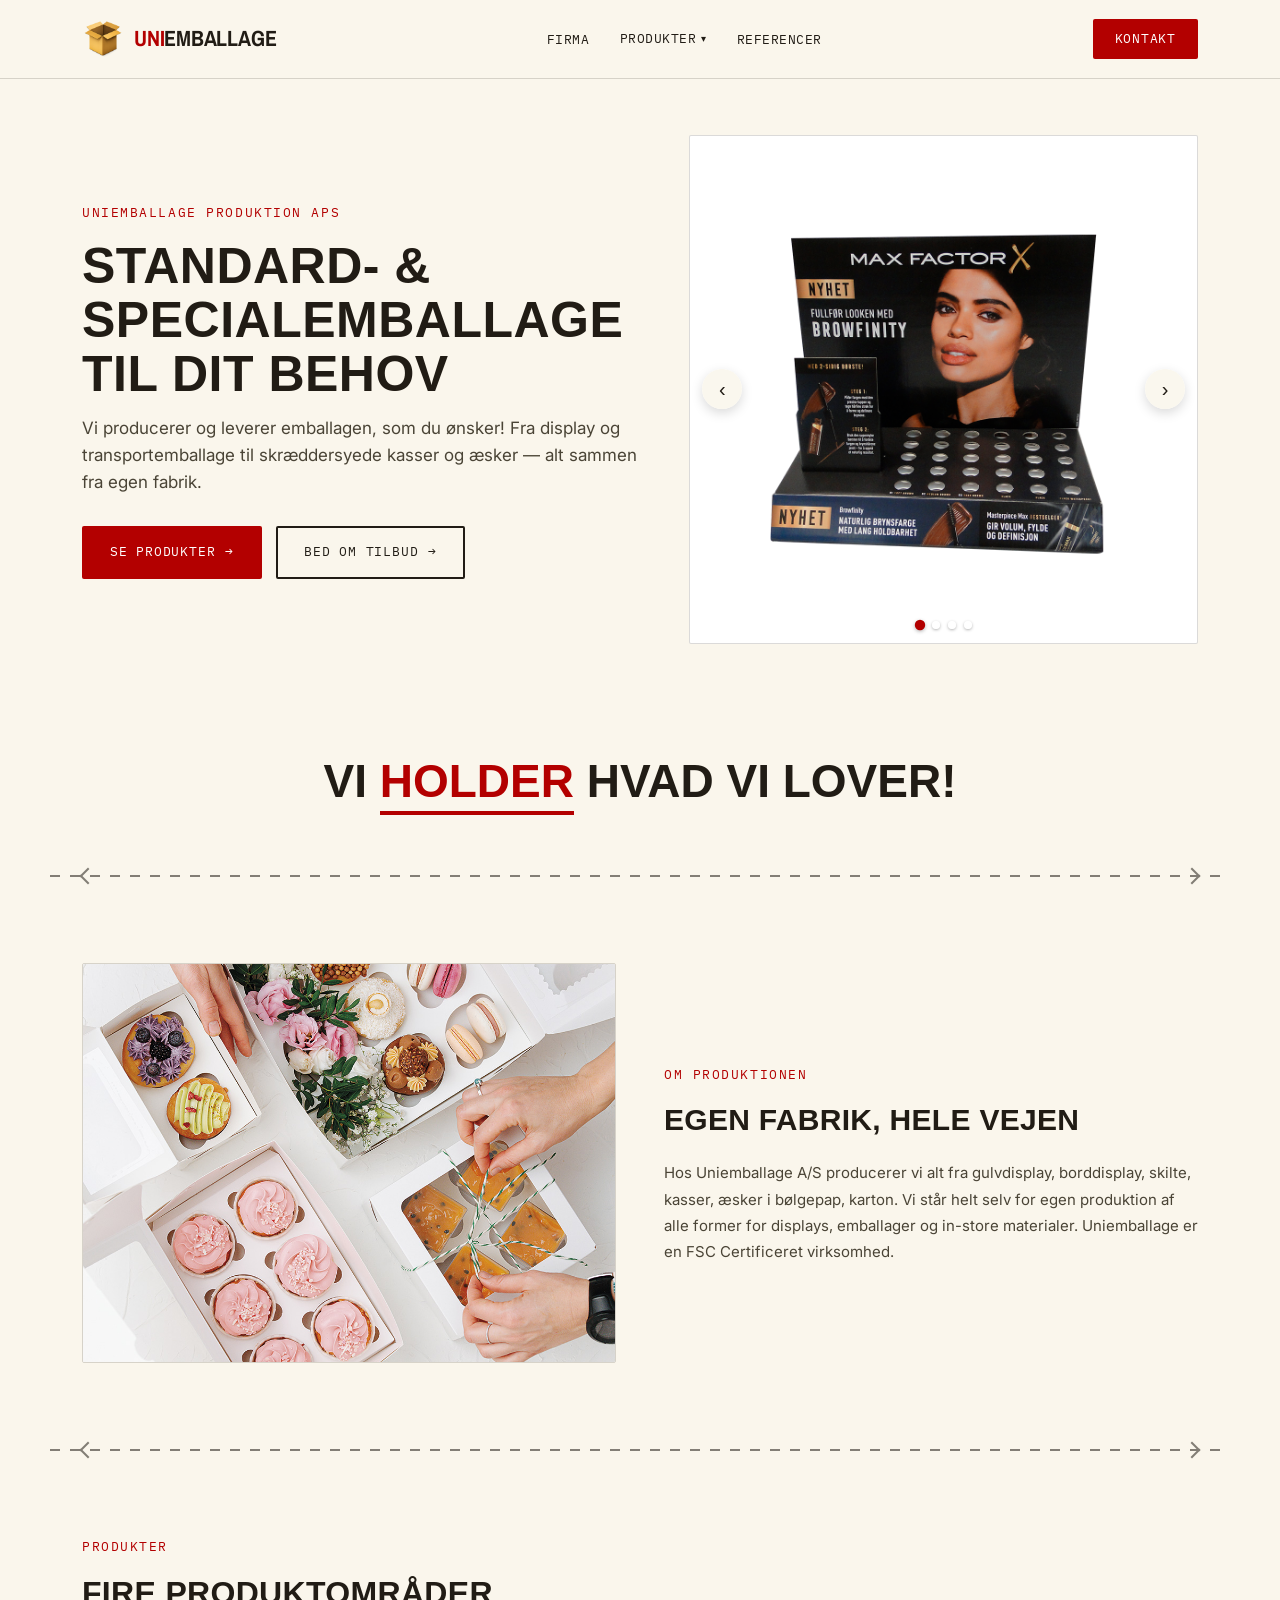
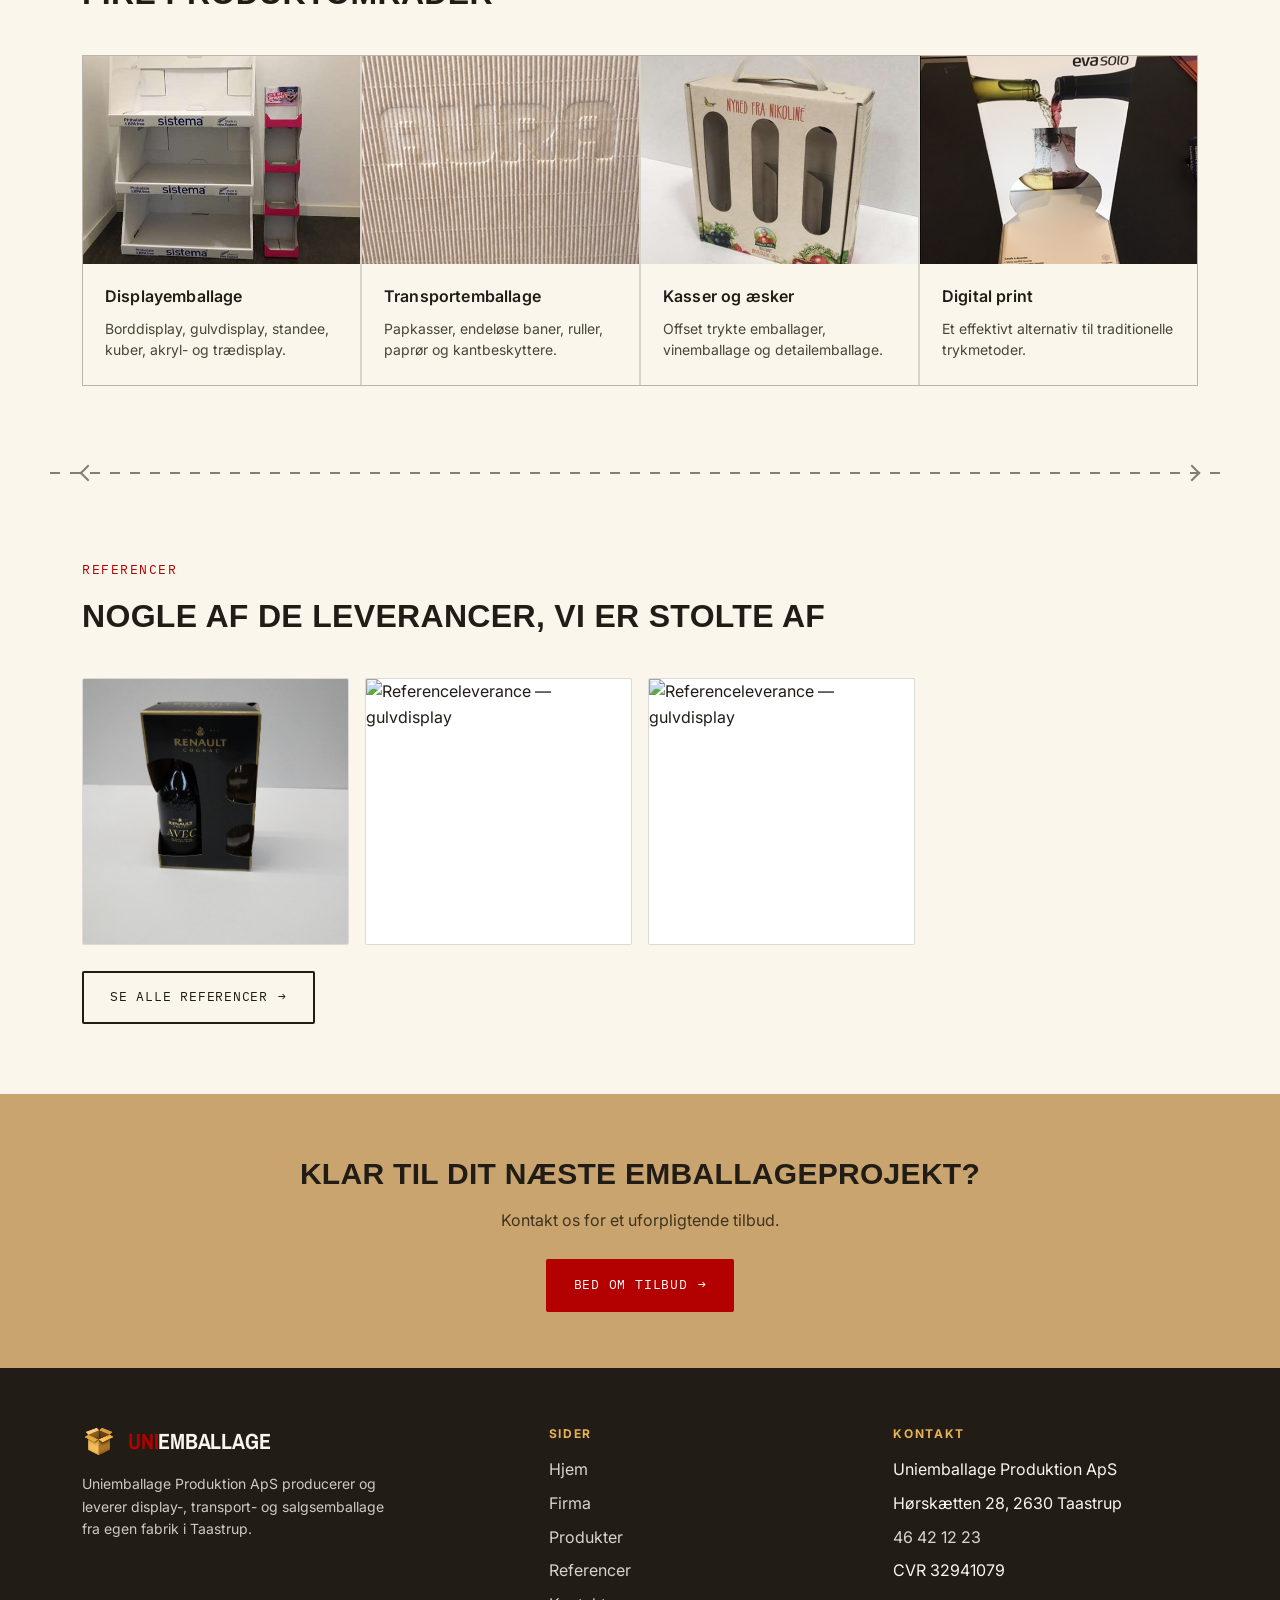
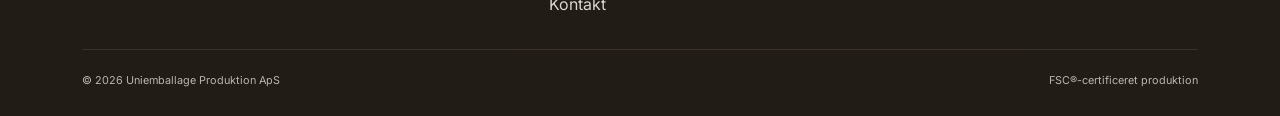
==== index.html @ def5084a "Add image lightbox, hero product carousel, and center hero image crops - Hero product photos were cr" ====
<!DOCTYPE html>
<html lang="da">
<head>
<meta charset="UTF-8">
<meta name="viewport" content="width=device-width, initial-scale=1.0">
<title>Uniemballage Produktion ApS — Emballage til ethvert behov</title>
<meta name="description" content="Uniemballage producerer display-, transport- og salgsemballage i papir, karton og plast fra egen fabrik i Taastrup.">
<link rel="icon" type="image/png" sizes="32x32" href="Bilder/favicon-32.png">
<link rel="icon" type="image/png" sizes="16x16" href="Bilder/favicon-16.png">
<link rel="apple-touch-icon" sizes="180x180" href="Bilder/favicon-180.png">
<link rel="preconnect" href="https://fonts.googleapis.com">
<link rel="preconnect" href="https://fonts.gstatic.com" crossorigin>
<link href="https://fonts.googleapis.com/css2?family=Archivo+Expanded:wght@600;700;800&family=Archivo+Narrow:wght@700&family=Inter:wght@400;500;600&family=IBM+Plex+Mono:wght@400;500&display=swap" rel="stylesheet">
<link rel="stylesheet" href="css/style.css">
</head>
<body data-page="index">

<div id="site-header"></div>

<section class="hero wrap">
  <div class="hero-grid">
    <div>
      <span class="eyebrow">Uniemballage Produktion ApS</span>
      <h1>Standard- &amp; specialemballage til dit behov</h1>
      <p class="lead">Vi producerer og leverer emballagen, som du ønsker! Fra display og transportemballage til skræddersyede kasser og æsker — alt sammen fra egen fabrik.</p>
      <div class="hero-cta">
        <a href="displayemballasje.html" class="btn btn-primary">Se produkter <span class="btn-arrow">&rarr;</span></a>
        <a href="kontakt.html" class="btn btn-secondary">Bed om tilbud <span class="btn-arrow">&rarr;</span></a>
      </div>
    </div>
    <div class="hero-carousel reveal" aria-roledescription="karrusel" aria-label="Produktbilleder">
      <div class="hero-carousel-slide is-active lightbox-trigger"><img src="Bilder/forside/hero-maxfactor.png" alt="Displayemballage leveret til Max Factor"></div>
      <div class="hero-carousel-slide lightbox-trigger"><img src="Bilder/forside/hero-rimmel.png" alt="Displayemballage leveret til Rimmel London"></div>
      <div class="hero-carousel-slide lightbox-trigger"><img src="Bilder/forside/hero-candy.png" alt="Displayemballage leveret til slikprodukter"></div>
      <div class="hero-carousel-slide lightbox-trigger"><img src="Bilder/forside/hero-nutella.png" alt="Julegaveemballage leveret til Hornbeer"></div>
      <button class="hero-carousel-arrow hero-carousel-prev" type="button" aria-label="Forrige billede">&#8249;</button>
      <button class="hero-carousel-arrow hero-carousel-next" type="button" aria-label="Næste billede">&#8250;</button>
      <div class="hero-carousel-dots">
        <button class="hero-carousel-dot is-active" type="button" aria-label="Billede 1"></button>
        <button class="hero-carousel-dot" type="button" aria-label="Billede 2"></button>
        <button class="hero-carousel-dot" type="button" aria-label="Billede 3"></button>
        <button class="hero-carousel-dot" type="button" aria-label="Billede 4"></button>
      </div>
    </div>
  </div>
</section>

<div class="statement-band">
  <div class="wrap reveal">
    <p class="statement-text">
      <span class="word">Vi</span>
      <span class="word statement-highlight">holder<span class="word-underline"></span></span>
      <span class="word">hvad</span>
      <span class="word">vi</span>
      <span class="word">lover!</span>
    </p>
  </div>
</div>

<div class="dieline wrap"></div>

<section class="section wrap">
  <div class="about-production reveal">
    <img src="Bilder/forside/produksjon.jpg" alt="Emballageproduktion hos Uniemballage">
    <div>
      <span class="eyebrow">Om produktionen</span>
      <h2 style="font-size:clamp(22px,3vw,30px);margin-top:10px">Egen fabrik, hele vejen</h2>
      <p>Hos Uniemballage A/S producerer vi alt fra gulvdisplay, borddisplay, skilte, kasser, æsker i bølgepap, karton. Vi står helt selv for egen produktion af alle former for displays, emballager og in-store materialer. Uniemballage er en FSC Certificeret virksomhed.</p>
    </div>
  </div>
</section>

<div class="dieline wrap"></div>

<section class="section wrap">
  <div class="section-head reveal">
    <span class="eyebrow">Produkter</span>
    <h2>Fire produktområder</h2>
  </div>
  <div class="cards reveal">
    <a class="card card--photo" href="displayemballasje.html">
      <img class="card-photo" src="Bilder/produkter/gulvdisplay-1.jpg" alt="Displayemballage">
      <div class="card-body"><h3>Displayemballage <span class="card-arrow">&rarr;</span></h3><p>Borddisplay, gulvdisplay, standee, kuber, akryl- og trædisplay.</p></div>
    </a>
    <a class="card card--photo" href="transportemballasje.html">
      <img class="card-photo" src="Bilder/produkter/aaben-boelgepap-1.png" alt="Transportemballage">
      <div class="card-body"><h3>Transportemballage <span class="card-arrow">&rarr;</span></h3><p>Papkasser, endeløse baner, ruller, paprør og kantbeskyttere.</p></div>
    </a>
    <a class="card card--photo" href="kasser-og-aesker.html">
      <img class="card-photo" src="Bilder/produkter/vinemballage-1.jpg" alt="Kasser og æsker">
      <div class="card-body"><h3>Kasser og æsker <span class="card-arrow">&rarr;</span></h3><p>Offset trykte emballager, vinemballage og detailemballage.</p></div>
    </a>
    <a class="card card--photo" href="digital-print.html">
      <img class="card-photo" src="Bilder/digitalprint/digitalprint-1.png" alt="Digital print">
      <div class="card-body"><h3>Digital print <span class="card-arrow">&rarr;</span></h3><p>Et effektivt alternativ til traditionelle trykmetoder.</p></div>
    </a>
  </div>
</section>

<div class="dieline wrap"></div>

<section class="section wrap">
  <div class="section-head reveal">
    <span class="eyebrow">Referencer</span>
    <h2>Nogle af de leverancer, vi er stolte af</h2>
  </div>
  <div class="referencer-grid reveal">
    <img src="Bilder/referencer/referanse-10.jpg" alt="Referenceleverance — gavepakning">
    <img src="Bilder/referencer/referanse-14.jpg" alt="Referenceleverance — gulvdisplay">
    <img src="Bilder/referencer/referanse-18.jpg" alt="Referenceleverance — gulvdisplay">
  </div>
  <p style="margin-top:26px"><a href="referencer.html" class="btn btn-secondary">Se alle referencer <span class="btn-arrow">&rarr;</span></a></p>
</section>

<div class="cta-band">
  <div class="wrap">
    <h2>Klar til dit næste emballageprojekt?</h2>
    <p>Kontakt os for et uforpligtende tilbud.</p>
    <div class="btn-row"><a href="kontakt.html" class="btn btn-primary">Bed om tilbud <span class="btn-arrow">&rarr;</span></a></div>
  </div>
</div>

<div id="site-footer"></div>
<div id="lightbox-root"></div>
<script src="js/main.js"></script>
</body>
</html>
---- css/style.css ----
:root {
  --kraft: #C9A46E;
  --kraft-dark: #A9824F;
  --paper: #FAF6EC;
  --ink: #211C15;
  --red: #B30000;
  --red-dark: #8A0000;
  --gold: #E8B252;
  --gold-dark: #9E6E0C;
  --line: rgba(33, 28, 21, 0.16);
}
*, *::before, *::after { margin: 0; padding: 0; box-sizing: border-box; }
html { scroll-behavior: smooth; overflow-x: clip; }
body {
  background: var(--paper);
  color: var(--ink);
  font-family: 'Inter', sans-serif;
  line-height: 1.6;
  -webkit-font-smoothing: antialiased;
}
a { text-decoration: none; color: inherit; }
img { max-width: 100%; display: block; }
h1, h2, h3 { font-family: 'Archivo Expanded', sans-serif; text-transform: uppercase; letter-spacing: 0.01em; }
.mono { font-family: 'IBM Plex Mono', monospace; }

/* ===== Layout ===== */
.wrap { max-width: 1180px; margin: 0 auto; padding: 0 32px; }
@media (max-width: 640px) { .wrap { padding: 0 20px; } }
.section { padding-top: 70px; padding-bottom: 70px; }
.section-head { margin-bottom: 36px; }
.section-head .eyebrow { display: block; margin-bottom: 10px; }
.section-head h2 { font-size: clamp(22px, 3vw, 32px); }
.eyebrow {
  font-family: 'IBM Plex Mono', monospace; font-size: 13px; letter-spacing: 0.12em;
  text-transform: uppercase; color: var(--red);
}
.lead { font-size: 17px; line-height: 1.6; max-width: 56ch; color: #4a4436; margin-top: 14px; }

/* ===== Die-line divider ===== */
.dieline {
  position: relative; height: 34px;
  background-image: repeating-linear-gradient(to right, var(--ink) 0 10px, transparent 10px 20px);
  background-size: 100% 2px; background-position: center; background-repeat: no-repeat;
  opacity: 0.55;
}
.dieline::before, .dieline::after {
  content: ""; position: absolute; top: 50%; width: 12px; height: 12px;
  border-left: 2px solid var(--ink); border-bottom: 2px solid var(--ink);
  transform: translateY(-50%) rotate(45deg);
}
.dieline::before { left: 32px; }
.dieline::after { right: 32px; transform: translateY(-50%) rotate(225deg); }

/* ===== Buttons ===== */
.btn {
  font-family: 'IBM Plex Mono', monospace; font-size: 13px; letter-spacing: 0.06em; text-transform: uppercase;
  padding: 14px 26px; border-radius: 2px; display: inline-flex; align-items: center; gap: 10px;
  cursor: pointer; border: 2px solid transparent; transition: transform .15s ease, background .15s ease, color .15s ease;
}
.btn:hover { transform: translateY(-2px); }
.btn-primary { background: var(--red); color: #fff; }
.btn-primary:hover { background: var(--red-dark); }
.btn-secondary { background: transparent; color: var(--ink); border-color: var(--ink); }
.btn-secondary:hover { background: var(--ink); color: var(--paper); }
.btn-arrow { transition: transform .15s ease; }
.btn:hover .btn-arrow { transform: translateX(3px); }

/* ===== Wordmark (logo/header use only) ===== */
.wordmark { font-family: 'Archivo Narrow', sans-serif; font-weight: 700; font-size: 22px; letter-spacing: -0.01em; text-transform: uppercase; color: var(--ink); }
.wordmark .uni { color: var(--red); }

/* ===== Nav ===== */
.nav { position: sticky; top: 0; z-index: 50; background: rgba(250, 246, 236, .94); backdrop-filter: blur(14px); border-bottom: 1px solid var(--line); }
.nav .wrap { display: flex; align-items: center; justify-content: space-between; height: 78px; gap: 20px; position: relative; }
.nav-logo { display: flex; align-items: center; gap: 10px; }
.nav-logo img { height: 42px; }
.nav-links { list-style: none; display: flex; gap: 6px; align-items: center; }
.nav-links > li > a {
  font-family: 'IBM Plex Mono', monospace; font-size: 13px; letter-spacing: 0.04em; text-transform: uppercase;
  color: var(--ink); padding: 10px 12px; border-radius: 2px; transition: color .15s ease;
}
.nav-links > li > a:hover, .nav-links > li > a.active { color: var(--red); }
.nav-cta { background: var(--red); color: #fff !important; padding: 10px 22px; border-radius: 2px; font-family: 'IBM Plex Mono', monospace; font-size: 13px; letter-spacing: .06em; text-transform: uppercase; transition: background .15s ease; }
.nav-cta:hover, .nav-cta.active { background: var(--red-dark); }
.nav-hamburger { display: none; flex-direction: column; gap: 5px; background: none; border: none; cursor: pointer; padding: 8px; }
.nav-hamburger span { width: 22px; height: 2px; background: var(--ink); display: block; }

.nav-dropdown { position: relative; }
.nav-dropdown-toggle {
  font: inherit; font-family: 'IBM Plex Mono', monospace; font-size: 13px; letter-spacing: 0.04em; text-transform: uppercase;
  background: none; border: none; cursor: pointer; color: var(--ink); padding: 10px 12px; border-radius: 2px;
  display: flex; align-items: center; gap: 5px;
}
.nav-dropdown-toggle.active { color: var(--red); }
.nav-caret { font-size: 10px; transition: transform .2s ease; }
.nav-dropdown.open .nav-caret { transform: rotate(180deg); }
.nav-dropdown-menu {
  list-style: none; position: absolute; top: 100%; left: 0; margin-top: 8px;
  background: #fff; border: 1px solid var(--line); border-radius: 2px; min-width: 230px; padding: 8px;
  box-shadow: 0 14px 26px -10px rgba(33, 28, 21, .22);
  opacity: 0; visibility: hidden; transform: translateY(-6px);
  transition: opacity .2s ease, transform .2s ease, visibility .2s; z-index: 60;
}
.nav-dropdown.open .nav-dropdown-menu { opacity: 1; visibility: visible; transform: translateY(0); }
.nav-dropdown-menu a { display: block; padding: 10px 12px; font-family: 'Inter', sans-serif; font-size: 14px; text-transform: none; letter-spacing: 0; border-radius: 2px; }
.nav-dropdown-menu a:hover { background: var(--paper); }
@media (hover: hover) {
  .nav-dropdown:hover .nav-dropdown-menu { opacity: 1; visibility: visible; transform: translateY(0); }
  .nav-dropdown:hover .nav-caret { transform: rotate(180deg); }
}
@media (max-width: 900px) {
  .nav-links {
    position: absolute; top: 100%; left: 0; right: 0; background: var(--paper);
    flex-direction: column; align-items: stretch; gap: 2px; padding: 16px 20px 22px;
    border-bottom: 1px solid var(--line); display: none; max-height: calc(100vh - 78px); overflow-y: auto;
  }
  .nav-links.open { display: flex; }
  .nav-hamburger { display: flex; }
  .nav-dropdown-toggle { width: 100%; justify-content: space-between; }
  .nav-dropdown-menu {
    position: static; margin-top: 0; box-shadow: none; border: none; padding: 0;
    opacity: 1; visibility: visible; transform: none;
    max-height: 0; overflow: hidden; transition: max-height .25s ease;
  }
  .nav-dropdown.open .nav-dropdown-menu { max-height: 400px; padding: 4px 0 10px 12px; }
}

/* ===== Reveal-animasjon ===== */
.reveal { opacity: 0; transform: translateY(32px); transition: opacity .7s cubic-bezier(.2,.7,.2,1), transform .7s cubic-bezier(.2,.7,.2,1); }
.reveal.visible { opacity: 1; transform: none; }

/* ===== Hero (forside) ===== */
.hero { padding-top: 56px; padding-bottom: 60px; }
.hero-grid { display: grid; grid-template-columns: 1.1fr 1fr; gap: 48px; align-items: center; }
.hero h1 { font-size: clamp(30px, 4.4vw, 50px); font-weight: 800; line-height: 1.08; max-width: 15ch; margin-top: 14px; }
.hero-cta { display: flex; gap: 14px; flex-wrap: wrap; margin-top: 30px; }
.hero-carousel { position: relative; aspect-ratio: 1/1; border-radius: 2px; overflow: hidden; border: 1px solid var(--line); background: #fff; }
.hero-carousel-slide { position: absolute; inset: 0; opacity: 0; z-index: 0; transition: opacity .6s ease; cursor: zoom-in; }
.hero-carousel-slide.is-active { opacity: 1; z-index: 1; }
.hero-carousel-slide img { display: block; width: 100%; height: 100%; object-fit: cover; object-position: 30% 50%; }
.hero-carousel-arrow {
  position: absolute; top: 50%; transform: translateY(-50%); z-index: 2;
  width: 40px; height: 40px; border-radius: 50%; border: none; background: rgba(250, 246, 236, .85);
  color: var(--ink); font-size: 20px; line-height: 1; cursor: pointer;
  display: flex; align-items: center; justify-content: center;
  box-shadow: 0 4px 12px rgba(0, 0, 0, .15);
  transition: background .2s ease, color .2s ease;
}
.hero-carousel-arrow:hover { background: var(--red); color: #fff; }
.hero-carousel-prev { left: 12px; }
.hero-carousel-next { right: 12px; }
.hero-carousel-dots { position: absolute; bottom: 14px; left: 50%; transform: translateX(-50%); z-index: 2; display: flex; gap: 8px; }
.hero-carousel-dot {
  width: 8px; height: 8px; padding: 0; border-radius: 50%; border: none;
  background: rgba(255, 255, 255, .65); box-shadow: 0 1px 3px rgba(0, 0, 0, .3); cursor: pointer;
  transition: background .2s ease, transform .2s ease;
}
.hero-carousel-dot.is-active { background: var(--red); transform: scale(1.3); }
@media (prefers-reduced-motion: reduce) { .hero-carousel-slide { transition: none; } }
@media (max-width: 900px) { .hero-grid { grid-template-columns: 1fr; } .hero-carousel { max-width: 480px; } }

/* ===== About / production block ===== */
.about-production { display: grid; grid-template-columns: 1fr 1fr; gap: 48px; align-items: center; }
.about-production img { width: 100%; aspect-ratio: 4/3; object-fit: cover; border-radius: 2px; border: 1px solid var(--line); }
.about-production p { font-size: 15px; line-height: 1.75; color: #4a4436; margin-top: 16px; }
.about-production.reverse { direction: rtl; }
.about-production.reverse > * { direction: ltr; }
@media (max-width: 820px) { .about-production, .about-production.reverse { grid-template-columns: 1fr; direction: ltr; } }

/* ===== Cards (product modules) ===== */
.cards { display: grid; grid-template-columns: repeat(auto-fit, minmax(240px, 1fr)); gap: 2px; background: var(--line); border: 1px solid var(--line); }
.card { position: relative; display: block; overflow: hidden; background: var(--paper); color: inherit; cursor: pointer; transition: background .25s ease, transform .25s ease, box-shadow .25s ease; }
.card::before { content: ""; position: absolute; left: 0; top: 0; width: 100%; height: 3px; background: var(--red); transform: scaleX(0); transform-origin: left; transition: transform .3s ease; }
.card:hover, .card:focus-visible { background: #fff; transform: translateY(-4px); box-shadow: 0 14px 26px -10px rgba(33, 28, 21, .22); }
.card:hover::before, .card:focus-visible::before { transform: scaleX(1); }
.card .icon { width: 40px; height: 40px; border-radius: 50%; background: var(--gold); margin: 24px 24px 16px; display: flex; align-items: center; justify-content: center; font-family: 'IBM Plex Mono', monospace; font-weight: 600; color: var(--ink); transition: background .25s ease, color .25s ease, transform .25s ease; }
.card:hover .icon, .card:focus-visible .icon { background: var(--red); color: #fff; transform: scale(1.08) rotate(-6deg); }
.card h3 { font-size: 16px; text-transform: none; font-family: 'Inter', sans-serif; font-weight: 600; margin-bottom: 8px; display: flex; align-items: center; gap: 6px; }
.card .card-arrow { font-family: 'IBM Plex Mono', monospace; color: var(--red); opacity: 0; transform: translateX(-6px); transition: opacity .25s ease, transform .25s ease; }
.card:hover .card-arrow, .card:focus-visible .card-arrow { opacity: 1; transform: translateX(0); }
.card p { font-size: 14px; line-height: 1.55; color: #4a4436; }
.card .card-pad { padding: 0 24px 24px; }
.card--photo { padding: 0; }
.card--photo .icon { display: none; }
.card--photo .card-photo { width: 100%; aspect-ratio: 4/3; object-fit: cover; display: block; }
.card--photo .card-body { padding: 20px 22px 24px; }
@media (prefers-reduced-motion: reduce) { .card, .card::before, .card .icon, .card .card-arrow { transition: none; } .card:hover, .card:focus-visible { transform: none; } }

/* ===== Product detail sections (collection pages) ===== */
.product-detail { padding: 56px 0; scroll-margin-top: 96px; }
.product-detail-grid { display: grid; grid-template-columns: 1fr 1fr; gap: 40px; align-items: center; }
.product-detail-grid.reverse .product-detail-media { order: 2; }
.product-detail-media { display: grid; grid-template-columns: repeat(auto-fit, minmax(140px, 1fr)); gap: 10px; }
.product-detail-media img { width: 100%; aspect-ratio: 4/3; object-fit: cover; border-radius: 2px; border: 1px solid var(--line); background: #fff; }
.product-detail-text h3 { font-size: 22px; margin-bottom: 14px; }
.product-detail-text p { font-size: 15px; line-height: 1.7; color: #4a4436; margin-bottom: 18px; }
@media (max-width: 820px) { .product-detail-grid, .product-detail-grid.reverse { grid-template-columns: 1fr; } .product-detail-grid.reverse .product-detail-media { order: 0; } }

/* ===== Referencer grid ===== */
.referencer-grid { display: grid; grid-template-columns: repeat(auto-fill, minmax(220px, 1fr)); gap: 16px; }
.referencer-grid img { width: 100%; aspect-ratio: 1/1; object-fit: cover; border-radius: 2px; border: 1px solid var(--line); background: #fff; transition: transform .3s ease; }
@media (hover: hover) { .referencer-grid img:hover { transform: scale(1.03); } }

/* ===== Lightbox ===== */
.lightbox-trigger { cursor: zoom-in; }
.lightbox {
  position: fixed; inset: 0; z-index: 200; display: none;
  align-items: center; justify-content: center; padding: 40px;
  background: rgba(33, 28, 21, .3);
}
.lightbox.open { display: flex; }
.lightbox img { max-width: 100%; max-height: 100%; border-radius: 2px; box-shadow: 0 20px 60px rgba(0, 0, 0, .4); }
.lightbox-close {
  position: absolute; top: 20px; right: 24px; width: 44px; height: 44px;
  border-radius: 50%; border: none; background: var(--ink); color: var(--paper);
  font-size: 22px; line-height: 1; cursor: pointer; display: flex; align-items: center; justify-content: center;
  box-shadow: 0 4px 16px rgba(0, 0, 0, .28);
  transition: background .2s ease, transform .2s ease;
}
.lightbox-close:hover { background: var(--red); transform: scale(1.06); }

/* ===== Statement band (forside, under hero) ===== */
.statement-band { padding: 50px 0; text-align: center; }
.statement-band p { font-family: 'Archivo Expanded', sans-serif; font-weight: 800; text-transform: uppercase; font-size: clamp(26px, 4.2vw, 46px); line-height: 1.2; color: var(--ink); }
.statement-band .statement-highlight { position: relative; color: var(--red); }

/* word-by-word stagger + underline-draw on "holder", triggered by the shared .reveal/.visible mechanism */
.statement-band .reveal { opacity: 1; transform: none; transition: none; }
.statement-text .word { display: inline-block; opacity: 0; transform: translateY(14px); transition: opacity .5s ease, transform .5s ease; }
.statement-text .word:nth-child(1) { transition-delay: .05s; }
.statement-text .word:nth-child(2) { transition-delay: .15s; }
.statement-text .word:nth-child(3) { transition-delay: .28s; }
.statement-text .word:nth-child(4) { transition-delay: .38s; }
.statement-text .word:nth-child(5) { transition-delay: .48s; }
.statement-band .reveal.visible .word { opacity: 1; transform: none; }
.statement-highlight .word-underline {
  position: absolute; left: 0; right: 0; bottom: -6px; height: 4px;
  background: var(--red); transform: scaleX(0); transform-origin: left;
  transition: transform .5s ease; transition-delay: .65s;
}
.statement-band .reveal.visible .statement-highlight .word-underline { transform: scaleX(1); }
@media (prefers-reduced-motion: reduce) {
  .statement-text .word { opacity: 1; transform: none; transition: none; }
  .statement-highlight .word-underline { transition: none; }
}

/* ===== CTA band (before footer) ===== */
.cta-band { background: var(--kraft); padding: 56px 0; text-align: center; }
.cta-band h2 { font-size: clamp(22px, 3vw, 30px); color: var(--ink); }
.cta-band p { margin-top: 10px; color: #40331d; }
.cta-band .btn-row { margin-top: 26px; display: flex; justify-content: center; }

/* ===== Footer ===== */
.footer { background: var(--ink); color: var(--paper); padding: 56px 0 26px; }
.footer-grid { display: grid; grid-template-columns: 1.4fr 1fr 1fr; gap: 40px; margin-bottom: 32px; }
.footer-brand { display: flex; align-items: center; gap: 12px; margin-bottom: 14px; }
.footer-brand img { height: 34px; }
.footer-brand .wordmark { color: var(--paper); }
.footer-brand .wordmark .uni { color: var(--red); }
.footer-col h4 { font-size: 12px; letter-spacing: .14em; text-transform: uppercase; color: var(--gold); margin-bottom: 14px; }
.footer-col ul { list-style: none; display: flex; flex-direction: column; gap: 8px; }
.footer a { color: var(--paper); opacity: .85; }
.footer a:hover { opacity: 1; text-decoration: underline; }
.footer p { font-size: 14px; opacity: .8; max-width: 320px; }
.footer-bottom { display: flex; justify-content: space-between; flex-wrap: wrap; gap: 10px; padding-top: 22px; border-top: 1px solid rgba(250, 246, 236, .15); font-size: 13px; opacity: .7; }
@media (max-width: 760px) { .footer-grid { grid-template-columns: 1fr; } }

/* ===== Kontaktskjema ===== */
.kontakt-grid { display: grid; grid-template-columns: 1fr 360px; gap: 48px; align-items: start; }
.form-card { background: #fff; border: 1px solid var(--line); border-radius: 4px; padding: 36px; }
.form-card h2 { font-size: 22px; margin-bottom: 22px; text-transform: none; font-family: 'Archivo Expanded', sans-serif; font-weight: 700; }
.form-group { margin-bottom: 18px; }
.form-group label { display: block; font-size: 13px; font-weight: 600; color: #4a4436; margin-bottom: 8px; }
.form-group input, .form-group textarea {
  width: 100%; padding: 13px 16px; border: 1px solid var(--line); border-radius: 2px;
  font-family: 'Inter', sans-serif; font-size: 15px; color: var(--ink); background: var(--paper);
  outline: none; transition: border-color .2s ease, box-shadow .2s ease;
}
.form-group input:focus, .form-group textarea:focus { border-color: var(--red); box-shadow: 0 0 0 3px rgba(179, 0, 0, .14); }
.form-group textarea { resize: vertical; min-height: 130px; }
.form-row { display: grid; grid-template-columns: 1fr 1fr; gap: 16px; }
.form-submit { width: 100%; margin-top: 6px; justify-content: center; }
.form-submit:disabled { opacity: .6; cursor: not-allowed; }
.form-note { font-size: 12px; color: #6b6252; margin-top: 12px; text-align: center; }
.form-error { display: none; background: #fdeee8; border: 1px solid #e8b79c; border-radius: 2px; padding: 12px 16px; font-size: 14px; color: #8a3d1f; margin-bottom: 20px; }
.form-error.visible { display: block; }
.form-success { display: none; text-align: center; padding: 26px 0; }
.form-success .check { width: 52px; height: 52px; background: var(--paper); border: 1px solid var(--line); border-radius: 50%; display: flex; align-items: center; justify-content: center; margin: 0 auto 16px; }
.form-success .check svg { width: 24px; height: 24px; fill: var(--red); }
.form-success h3 { font-size: 20px; margin-bottom: 8px; }
.form-success p { font-size: 14px; color: #4a4436; }
.kontakt-info { display: flex; flex-direction: column; gap: 18px; }
.kinfo-box { background: #fff; border: 1px solid var(--line); border-radius: 4px; padding: 22px; }
.kinfo-box h4 { font-size: 12px; font-weight: 600; letter-spacing: .12em; text-transform: uppercase; color: var(--kraft-dark); margin-bottom: 12px; }
.kinfo-row { font-size: 15px; line-height: 1.6; margin-bottom: 8px; }
.kinfo-row:last-child { margin-bottom: 0; }
.kinfo-row a { color: var(--red); font-weight: 600; }
.kmap { margin-top: 14px; border-radius: 2px; overflow: hidden; border: 1px solid var(--line); }
.kmap iframe { width: 100%; height: 220px; border: none; display: block; }
@media (max-width: 860px) { .kontakt-grid { grid-template-columns: 1fr; gap: 32px; } .kontakt-info { order: -1; } }
@media (max-width: 500px) { .form-row { grid-template-columns: 1fr; } .form-card { padding: 24px 18px; } }
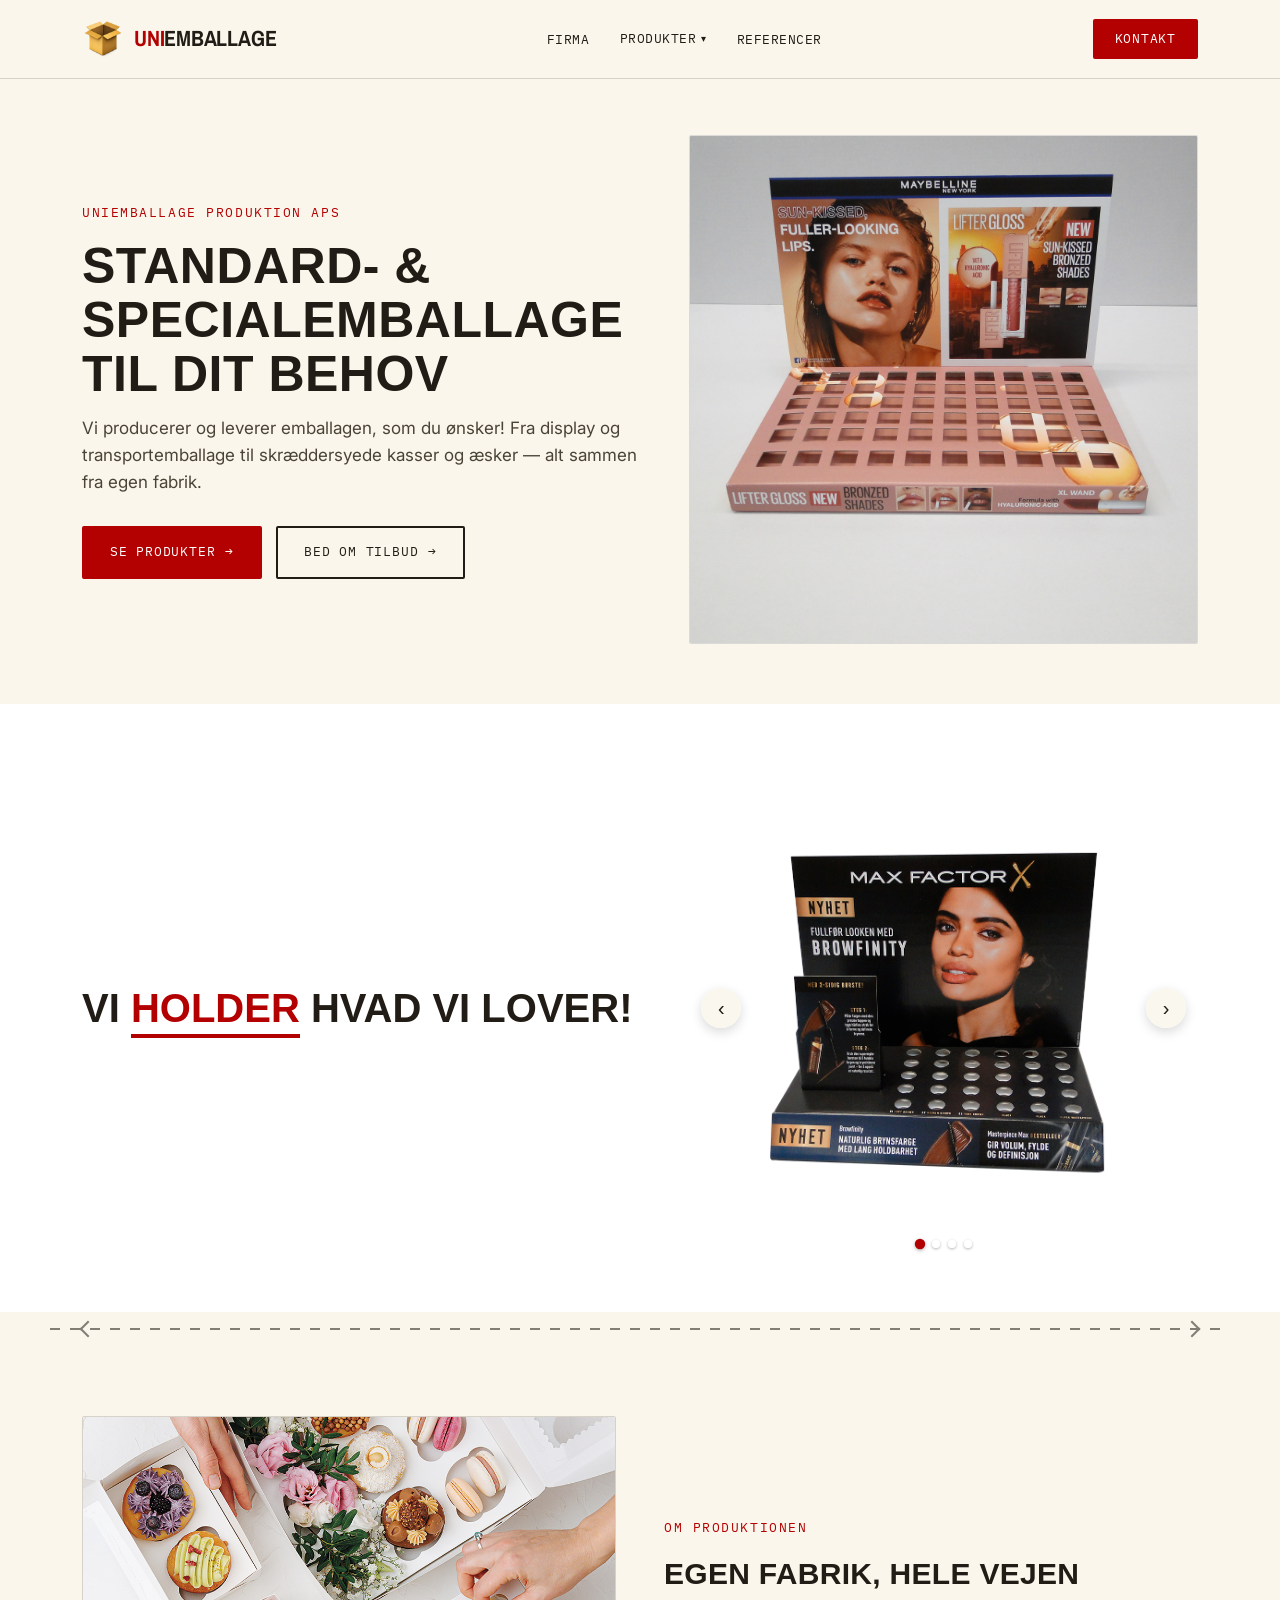
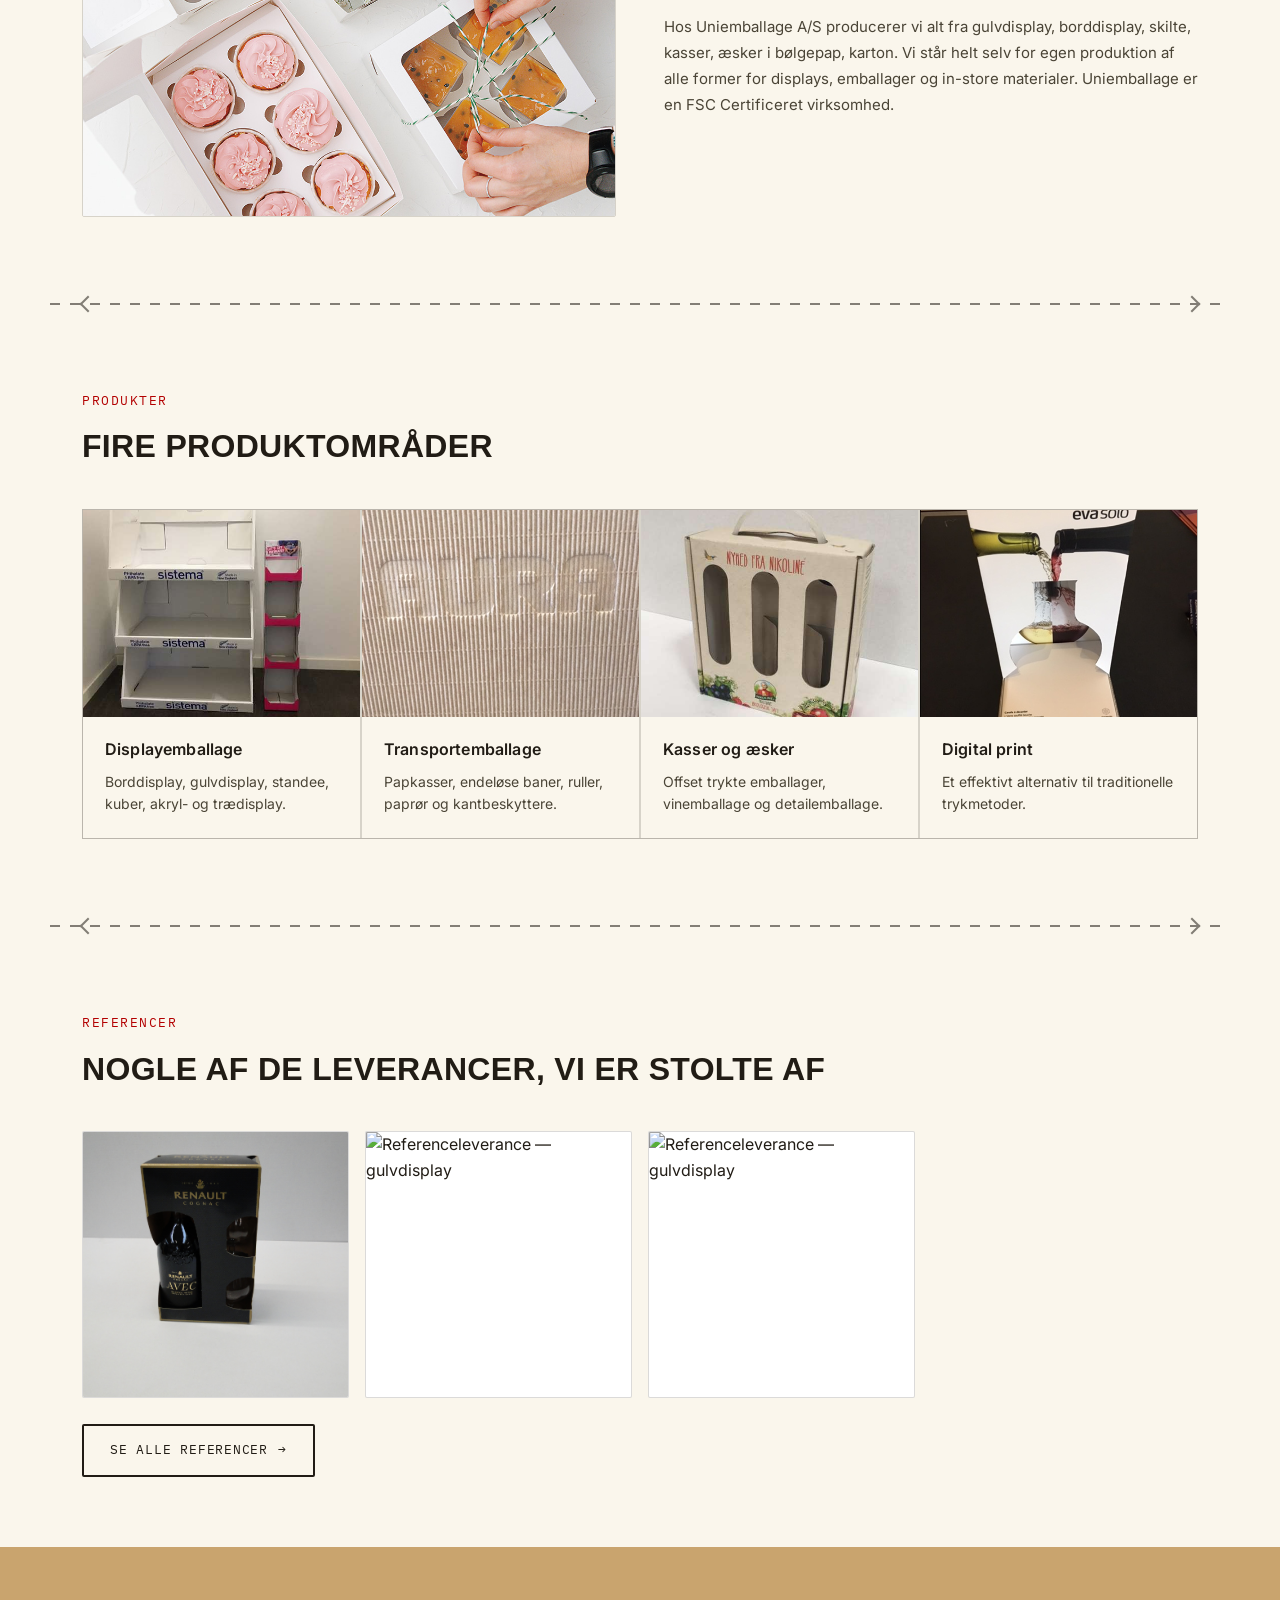
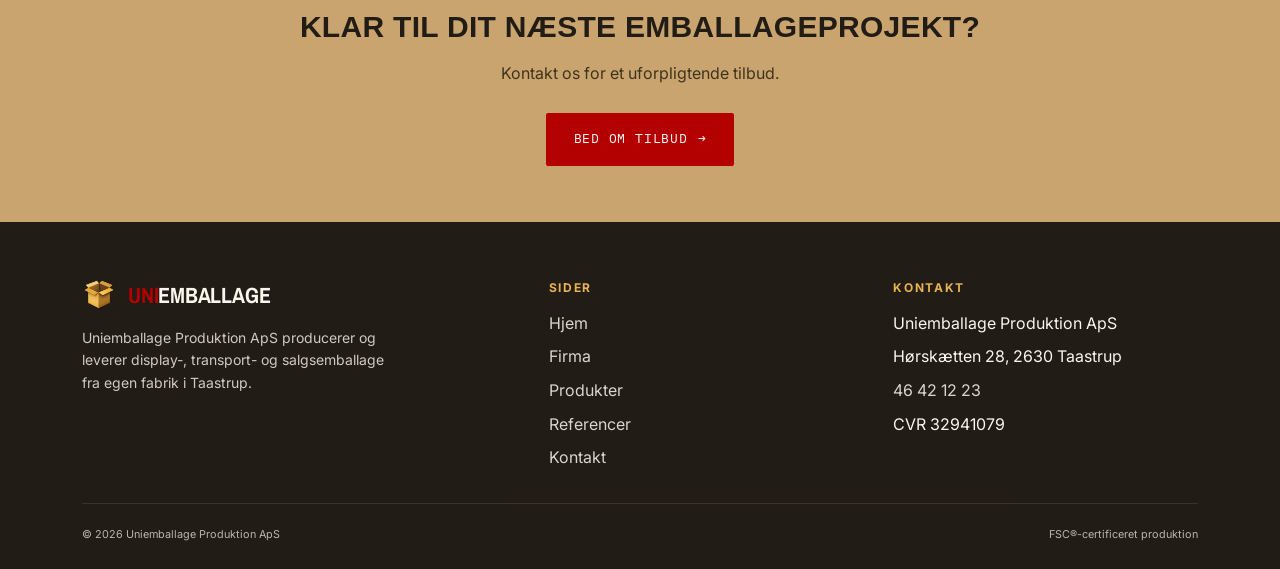
==== commit cca074be: "Restructure forside hero: static image up top, carousel next to statement band - New single hero ima" ====
--- a/index.html
+++ b/index.html
@@ -28,6 +28,23 @@
         <a href="kontakt.html" class="btn btn-secondary">Bed om tilbud <span class="btn-arrow">&rarr;</span></a>
       </div>
     </div>
+    <div class="hero-image-single lightbox-trigger">
+      <img src="Bilder/referencer/referanse-06.jpg" alt="Displayemballage leveret til Maybelline">
+    </div>
+  </div>
+</section>
+
+<div class="statement-band">
+  <div class="wrap statement-grid">
+    <div class="statement-copy reveal">
+      <p class="statement-text">
+        <span class="word">Vi</span>
+        <span class="word statement-highlight">holder<span class="word-underline"></span></span>
+        <span class="word">hvad</span>
+        <span class="word">vi</span>
+        <span class="word">lover!</span>
+      </p>
+    </div>
     <div class="hero-carousel reveal" aria-roledescription="karrusel" aria-label="Produktbilleder">
       <div class="hero-carousel-slide is-active lightbox-trigger"><img src="Bilder/forside/hero-maxfactor.png" alt="Displayemballage leveret til Max Factor"></div>
       <div class="hero-carousel-slide lightbox-trigger"><img src="Bilder/forside/hero-rimmel.png" alt="Displayemballage leveret til Rimmel London"></div>
@@ -42,18 +59,6 @@
         <button class="hero-carousel-dot" type="button" aria-label="Billede 4"></button>
       </div>
     </div>
-  </div>
-</section>
-
-<div class="statement-band">
-  <div class="wrap reveal">
-    <p class="statement-text">
-      <span class="word">Vi</span>
-      <span class="word statement-highlight">holder<span class="word-underline"></span></span>
-      <span class="word">hvad</span>
-      <span class="word">vi</span>
-      <span class="word">lover!</span>
-    </p>
   </div>
 </div>
 
--- a/css/style.css
+++ b/css/style.css
@@ -134,7 +134,7 @@
 .hero-grid { display: grid; grid-template-columns: 1.1fr 1fr; gap: 48px; align-items: center; }
 .hero h1 { font-size: clamp(30px, 4.4vw, 50px); font-weight: 800; line-height: 1.08; max-width: 15ch; margin-top: 14px; }
 .hero-cta { display: flex; gap: 14px; flex-wrap: wrap; margin-top: 30px; }
-.hero-carousel { position: relative; aspect-ratio: 1/1; border-radius: 2px; overflow: hidden; border: 1px solid var(--line); background: #fff; }
+.hero-carousel { position: relative; aspect-ratio: 1/1; border-radius: 2px; overflow: hidden; background: #fff; }
 .hero-carousel-slide { position: absolute; inset: 0; opacity: 0; z-index: 0; transition: opacity .6s ease; cursor: zoom-in; }
 .hero-carousel-slide.is-active { opacity: 1; z-index: 1; }
 .hero-carousel-slide img { display: block; width: 100%; height: 100%; object-fit: cover; object-position: 30% 50%; }
@@ -157,7 +157,16 @@
 }
 .hero-carousel-dot.is-active { background: var(--red); transform: scale(1.3); }
 @media (prefers-reduced-motion: reduce) { .hero-carousel-slide { transition: none; } }
-@media (max-width: 900px) { .hero-grid { grid-template-columns: 1fr; } .hero-carousel { max-width: 480px; } }
+.hero-image-single { position: relative; aspect-ratio: 1/1; border-radius: 2px; overflow: hidden; border: 1px solid var(--line); background: #fff; cursor: zoom-in; }
+.hero-image-single img { display: block; width: 100%; height: 100%; object-fit: cover; }
+.hero-image-single::after {
+  content: ""; position: absolute; left: 0; bottom: 0; width: 100%; height: 3px;
+  background: var(--red); transform: scaleX(0); transform-origin: left;
+  transition: transform .3s ease;
+}
+.hero-image-single:hover::after, .hero-image-single:focus-within::after { transform: scaleX(1); }
+@media (prefers-reduced-motion: reduce) { .hero-image-single::after { transition: none; } }
+@media (max-width: 900px) { .hero-grid { grid-template-columns: 1fr; } .hero-carousel, .hero-image-single { max-width: 480px; } }
 
 /* ===== About / production block ===== */
 .about-production { display: grid; grid-template-columns: 1fr 1fr; gap: 48px; align-items: center; }
@@ -220,25 +229,27 @@
 .lightbox-close:hover { background: var(--red); transform: scale(1.06); }
 
 /* ===== Statement band (forside, under hero) ===== */
-.statement-band { padding: 50px 0; text-align: center; }
-.statement-band p { font-family: 'Archivo Expanded', sans-serif; font-weight: 800; text-transform: uppercase; font-size: clamp(26px, 4.2vw, 46px); line-height: 1.2; color: var(--ink); }
+.statement-band { padding: 50px 0; background: #fff; }
+.statement-grid { display: grid; grid-template-columns: 1.1fr 1fr; gap: 48px; align-items: center; }
+.statement-band p { font-family: 'Archivo Expanded', sans-serif; font-weight: 800; text-transform: uppercase; font-size: clamp(24px, 3.6vw, 40px); line-height: 1.2; color: var(--ink); }
 .statement-band .statement-highlight { position: relative; color: var(--red); }
+@media (max-width: 900px) { .statement-grid { grid-template-columns: 1fr; } }
 
 /* word-by-word stagger + underline-draw on "holder", triggered by the shared .reveal/.visible mechanism */
-.statement-band .reveal { opacity: 1; transform: none; transition: none; }
+.statement-copy.reveal { opacity: 1; transform: none; transition: none; }
 .statement-text .word { display: inline-block; opacity: 0; transform: translateY(14px); transition: opacity .5s ease, transform .5s ease; }
 .statement-text .word:nth-child(1) { transition-delay: .05s; }
 .statement-text .word:nth-child(2) { transition-delay: .15s; }
 .statement-text .word:nth-child(3) { transition-delay: .28s; }
 .statement-text .word:nth-child(4) { transition-delay: .38s; }
 .statement-text .word:nth-child(5) { transition-delay: .48s; }
-.statement-band .reveal.visible .word { opacity: 1; transform: none; }
+.statement-copy.reveal.visible .word { opacity: 1; transform: none; }
 .statement-highlight .word-underline {
   position: absolute; left: 0; right: 0; bottom: -6px; height: 4px;
   background: var(--red); transform: scaleX(0); transform-origin: left;
   transition: transform .5s ease; transition-delay: .65s;
 }
-.statement-band .reveal.visible .statement-highlight .word-underline { transform: scaleX(1); }
+.statement-copy.reveal.visible .statement-highlight .word-underline { transform: scaleX(1); }
 @media (prefers-reduced-motion: reduce) {
   .statement-text .word { opacity: 1; transform: none; transition: none; }
   .statement-highlight .word-underline { transition: none; }
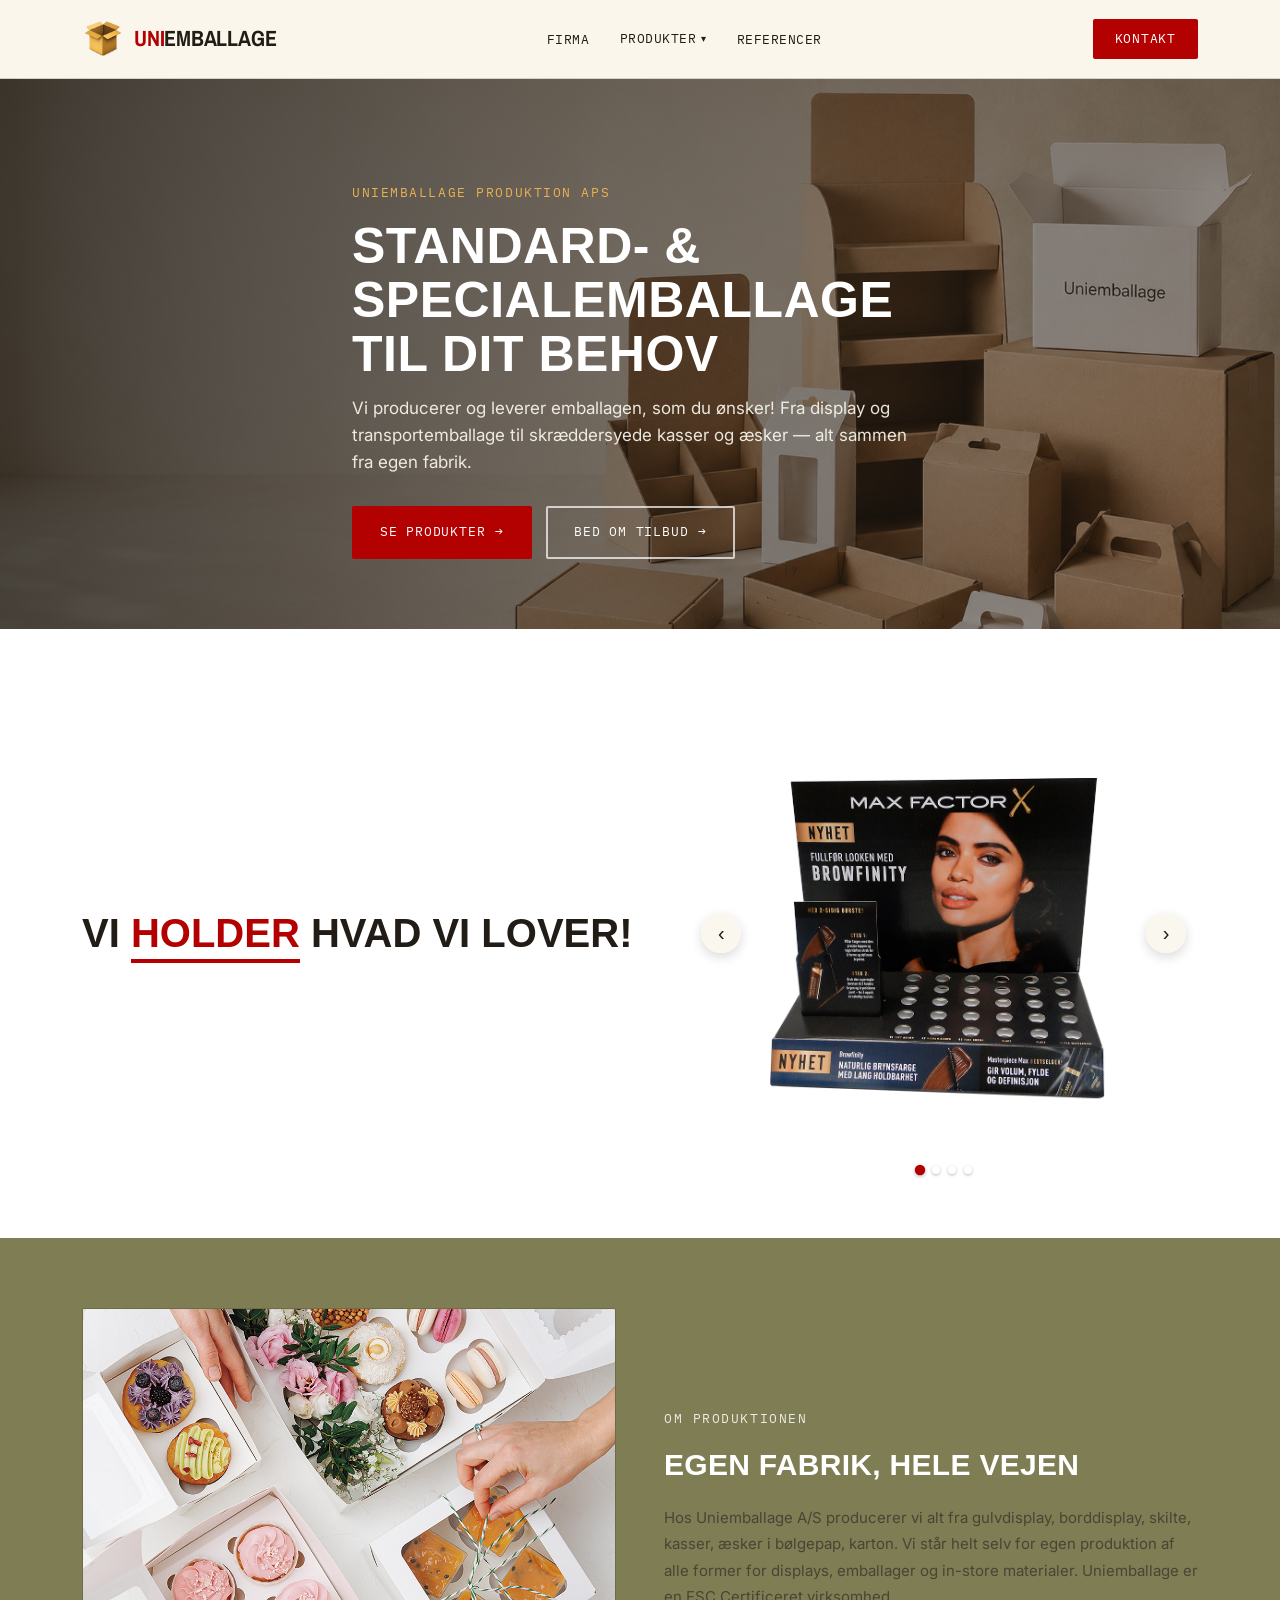
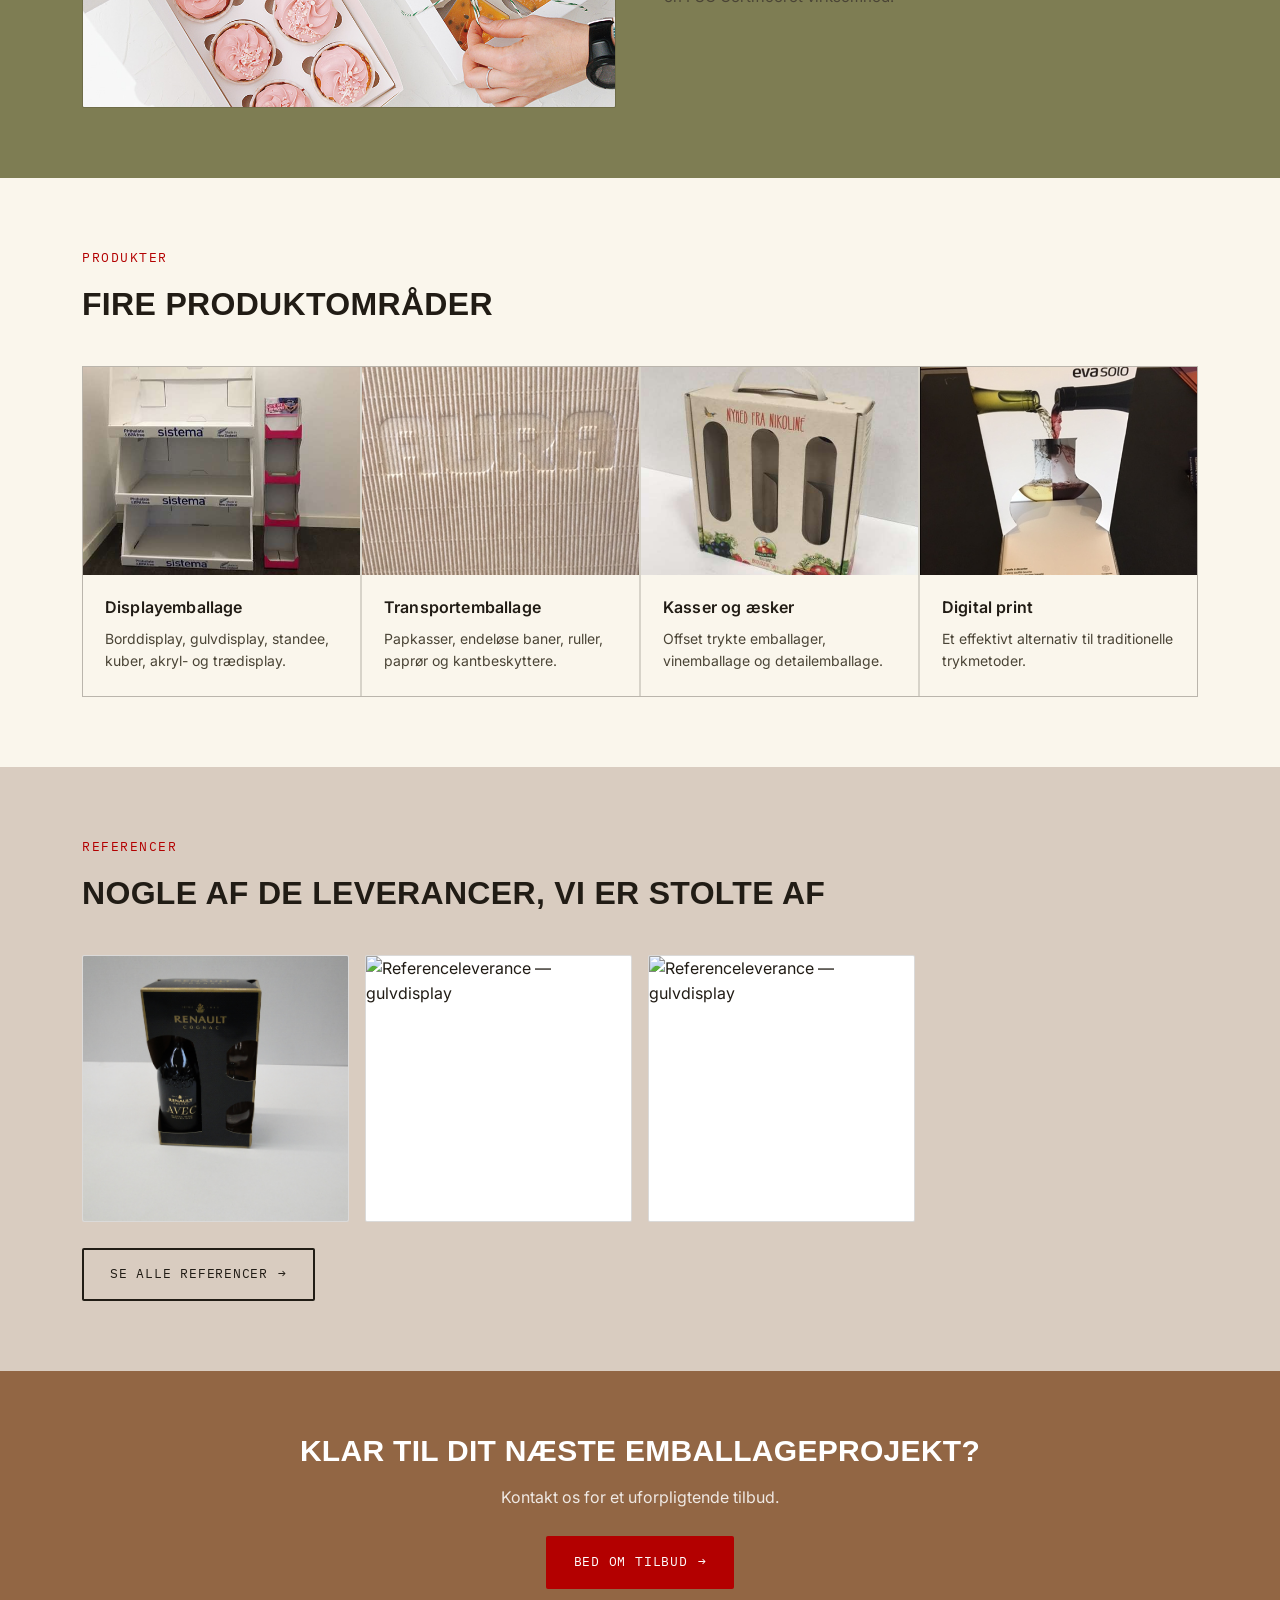
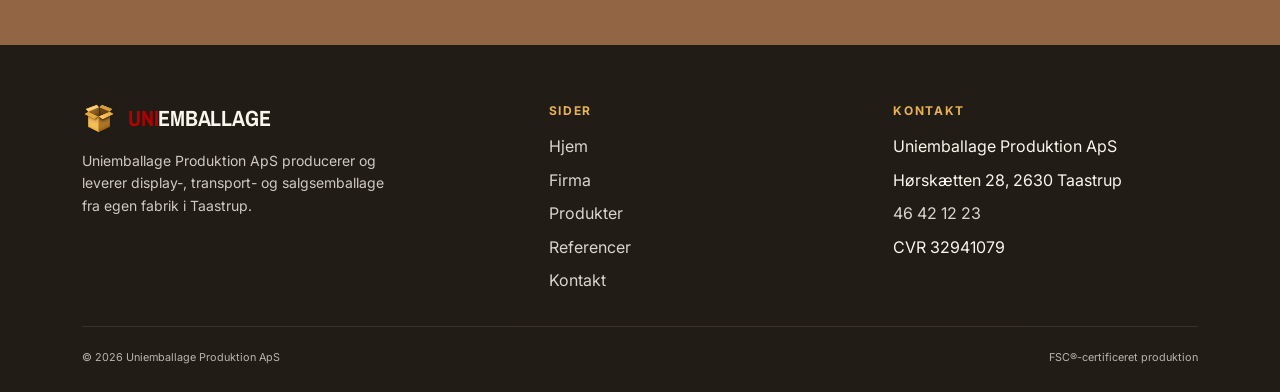
==== commit 4efa371f: "Replace die-line dividers with section background color rhythm Design pivot: instead of dashed die-l" ====
--- a/index.html
+++ b/index.html
@@ -17,19 +17,14 @@
 
 <div id="site-header"></div>
 
-<section class="hero wrap">
-  <div class="hero-grid">
-    <div>
-      <span class="eyebrow">Uniemballage Produktion ApS</span>
-      <h1>Standard- &amp; specialemballage til dit behov</h1>
-      <p class="lead">Vi producerer og leverer emballagen, som du ønsker! Fra display og transportemballage til skræddersyede kasser og æsker — alt sammen fra egen fabrik.</p>
-      <div class="hero-cta">
-        <a href="displayemballasje.html" class="btn btn-primary">Se produkter <span class="btn-arrow">&rarr;</span></a>
-        <a href="kontakt.html" class="btn btn-secondary">Bed om tilbud <span class="btn-arrow">&rarr;</span></a>
-      </div>
-    </div>
-    <div class="hero-image-single lightbox-trigger">
-      <img src="Bilder/referencer/referanse-06.jpg" alt="Displayemballage leveret til Maybelline">
+<section class="hero">
+  <div class="wrap">
+    <span class="eyebrow">Uniemballage Produktion ApS</span>
+    <h1>Standard- &amp; specialemballage til dit behov</h1>
+    <p class="lead">Vi producerer og leverer emballagen, som du ønsker! Fra display og transportemballage til skræddersyede kasser og æsker — alt sammen fra egen fabrik.</p>
+    <div class="hero-cta">
+      <a href="displayemballasje.html" class="btn btn-primary">Se produkter <span class="btn-arrow">&rarr;</span></a>
+      <a href="kontakt.html" class="btn btn-secondary">Bed om tilbud <span class="btn-arrow">&rarr;</span></a>
     </div>
   </div>
 </section>
@@ -62,10 +57,8 @@
   </div>
 </div>
 
-<div class="dieline wrap"></div>
-
-<section class="section wrap">
-  <div class="about-production reveal">
+<section class="section section--olive">
+  <div class="wrap about-production reveal">
     <img src="Bilder/forside/produksjon.jpg" alt="Emballageproduktion hos Uniemballage">
     <div>
       <span class="eyebrow">Om produktionen</span>
@@ -74,8 +67,6 @@
     </div>
   </div>
 </section>
-
-<div class="dieline wrap"></div>
 
 <section class="section wrap">
   <div class="section-head reveal">
@@ -102,19 +93,19 @@
   </div>
 </section>
 
-<div class="dieline wrap"></div>
-
-<section class="section wrap">
-  <div class="section-head reveal">
-    <span class="eyebrow">Referencer</span>
-    <h2>Nogle af de leverancer, vi er stolte af</h2>
+<section class="section section--tan">
+  <div class="wrap">
+    <div class="section-head reveal">
+      <span class="eyebrow">Referencer</span>
+      <h2>Nogle af de leverancer, vi er stolte af</h2>
+    </div>
+    <div class="referencer-grid reveal">
+      <img src="Bilder/referencer/referanse-10.jpg" alt="Referenceleverance — gavepakning">
+      <img src="Bilder/referencer/referanse-14.jpg" alt="Referenceleverance — gulvdisplay">
+      <img src="Bilder/referencer/referanse-18.jpg" alt="Referenceleverance — gulvdisplay">
+    </div>
+    <p style="margin-top:26px"><a href="referencer.html" class="btn btn-secondary">Se alle referencer <span class="btn-arrow">&rarr;</span></a></p>
   </div>
-  <div class="referencer-grid reveal">
-    <img src="Bilder/referencer/referanse-10.jpg" alt="Referenceleverance — gavepakning">
-    <img src="Bilder/referencer/referanse-14.jpg" alt="Referenceleverance — gulvdisplay">
-    <img src="Bilder/referencer/referanse-18.jpg" alt="Referenceleverance — gulvdisplay">
-  </div>
-  <p style="margin-top:26px"><a href="referencer.html" class="btn btn-secondary">Se alle referencer <span class="btn-arrow">&rarr;</span></a></p>
 </section>
 
 <div class="cta-band">
--- a/css/style.css
+++ b/css/style.css
@@ -8,6 +8,10 @@
   --gold: #E8B252;
   --gold-dark: #9E6E0C;
   --line: rgba(33, 28, 21, 0.16);
+  --cream-warm: #E7DBD0;
+  --tan-warm: #D9CCC0;
+  --kraft-photo: #926644;
+  --olive: #7E7D53;
 }
 *, *::before, *::after { margin: 0; padding: 0; box-sizing: border-box; }
 html { scroll-behavior: smooth; overflow-x: clip; }
@@ -36,20 +40,18 @@
 }
 .lead { font-size: 17px; line-height: 1.6; max-width: 56ch; color: #4a4436; margin-top: 14px; }
 
-/* ===== Die-line divider ===== */
-.dieline {
-  position: relative; height: 34px;
-  background-image: repeating-linear-gradient(to right, var(--ink) 0 10px, transparent 10px 20px);
-  background-size: 100% 2px; background-position: center; background-repeat: no-repeat;
-  opacity: 0.55;
-}
-.dieline::before, .dieline::after {
-  content: ""; position: absolute; top: 50%; width: 12px; height: 12px;
-  border-left: 2px solid var(--ink); border-bottom: 2px solid var(--ink);
-  transform: translateY(-50%) rotate(45deg);
-}
-.dieline::before { left: 32px; }
-.dieline::after { right: 32px; transform: translateY(-50%) rotate(225deg); }
+/* ===== Section background rhythm (replaces the old die-line dividers) ===== */
+.section--white { background: #fff; }
+.section--cream { background: var(--cream-warm); }
+.section--tan { background: var(--tan-warm); }
+.section--dark { background: var(--kraft-photo); color: #fff; }
+.section--olive { background: var(--olive); color: #fff; }
+.section--dark h1, .section--dark h2, .section--dark h3,
+.section--olive h1, .section--olive h2, .section--olive h3 { color: #fff; }
+.section--dark p, .section--dark .eyebrow,
+.section--olive p, .section--olive .eyebrow { color: rgba(255, 255, 255, .85); }
+.section--dark .btn-secondary, .section--olive .btn-secondary { border-color: rgba(255, 255, 255, .7); color: #fff; }
+.section--dark .btn-secondary:hover, .section--olive .btn-secondary:hover { background: rgba(255, 255, 255, .15); }
 
 /* ===== Buttons ===== */
 .btn {
@@ -129,11 +131,34 @@
 .reveal { opacity: 0; transform: translateY(32px); transition: opacity .7s cubic-bezier(.2,.7,.2,1), transform .7s cubic-bezier(.2,.7,.2,1); }
 .reveal.visible { opacity: 1; transform: none; }
 
-/* ===== Hero (forside) ===== */
-.hero { padding-top: 56px; padding-bottom: 60px; }
-.hero-grid { display: grid; grid-template-columns: 1.1fr 1fr; gap: 48px; align-items: center; }
-.hero h1 { font-size: clamp(30px, 4.4vw, 50px); font-weight: 800; line-height: 1.08; max-width: 15ch; margin-top: 14px; }
+/* ===== Hero (forside) — full-bleed image, same pattern as Kuvaas/Mokollen ===== */
+.hero {
+  position: relative;
+  min-height: 520px;
+  display: flex;
+  align-items: center;
+  padding-top: 100px;
+  padding-bottom: 70px;
+  background:
+    linear-gradient(100deg, rgba(33, 28, 21, .85) 0%, rgba(33, 28, 21, .6) 45%, rgba(33, 28, 21, .4) 100%),
+    url('../Bilder/forside/hero-general.png') center / cover no-repeat;
+}
+.hero .wrap { max-width: 640px; }
+@media (max-width: 700px) {
+  /* Narrow screens crop the hero image by width instead of height (the
+     opposite of desktop), so the default centered position lands on empty
+     wall and crops out the "Uniemballage" box on the right — shift the
+     crop window to keep it in frame. */
+  .hero {
+    background-position: 100% center;
+  }
+}
+.hero .eyebrow { color: var(--gold); }
+.hero .lead { color: rgba(250, 246, 236, .92); }
+.hero h1 { font-size: clamp(30px, 4.4vw, 50px); font-weight: 800; line-height: 1.08; max-width: 15ch; margin-top: 14px; color: #fff; }
 .hero-cta { display: flex; gap: 14px; flex-wrap: wrap; margin-top: 30px; }
+.hero-cta .btn-secondary { border-color: rgba(255, 255, 255, .7); color: #fff; }
+.hero-cta .btn-secondary:hover { background: rgba(255, 255, 255, .15); }
 .hero-carousel { position: relative; aspect-ratio: 1/1; border-radius: 2px; overflow: hidden; background: #fff; }
 .hero-carousel-slide { position: absolute; inset: 0; opacity: 0; z-index: 0; transition: opacity .6s ease; cursor: zoom-in; }
 .hero-carousel-slide.is-active { opacity: 1; z-index: 1; }
@@ -157,16 +182,7 @@
 }
 .hero-carousel-dot.is-active { background: var(--red); transform: scale(1.3); }
 @media (prefers-reduced-motion: reduce) { .hero-carousel-slide { transition: none; } }
-.hero-image-single { position: relative; aspect-ratio: 1/1; border-radius: 2px; overflow: hidden; border: 1px solid var(--line); background: #fff; cursor: zoom-in; }
-.hero-image-single img { display: block; width: 100%; height: 100%; object-fit: cover; }
-.hero-image-single::after {
-  content: ""; position: absolute; left: 0; bottom: 0; width: 100%; height: 3px;
-  background: var(--red); transform: scaleX(0); transform-origin: left;
-  transition: transform .3s ease;
-}
-.hero-image-single:hover::after, .hero-image-single:focus-within::after { transform: scaleX(1); }
-@media (prefers-reduced-motion: reduce) { .hero-image-single::after { transition: none; } }
-@media (max-width: 900px) { .hero-grid { grid-template-columns: 1fr; } .hero-carousel, .hero-image-single { max-width: 480px; } }
+@media (max-width: 900px) { .hero-carousel { max-width: 480px; } }
 
 /* ===== About / production block ===== */
 .about-production { display: grid; grid-template-columns: 1fr 1fr; gap: 48px; align-items: center; }
@@ -256,10 +272,12 @@
 }
 
 /* ===== CTA band (before footer) ===== */
-.cta-band { background: var(--kraft); padding: 56px 0; text-align: center; }
-.cta-band h2 { font-size: clamp(22px, 3vw, 30px); color: var(--ink); }
-.cta-band p { margin-top: 10px; color: #40331d; }
+.cta-band { background: var(--kraft-photo); padding: 56px 0; text-align: center; }
+.cta-band h2 { font-size: clamp(22px, 3vw, 30px); color: #fff; }
+.cta-band p { margin-top: 10px; color: rgba(255, 255, 255, .85); }
 .cta-band .btn-row { margin-top: 26px; display: flex; justify-content: center; }
+.cta-band .btn-secondary { border-color: rgba(255, 255, 255, .7); color: #fff; }
+.cta-band .btn-secondary:hover { background: rgba(255, 255, 255, .15); }
 
 /* ===== Footer ===== */
 .footer { background: var(--ink); color: var(--paper); padding: 56px 0 26px; }
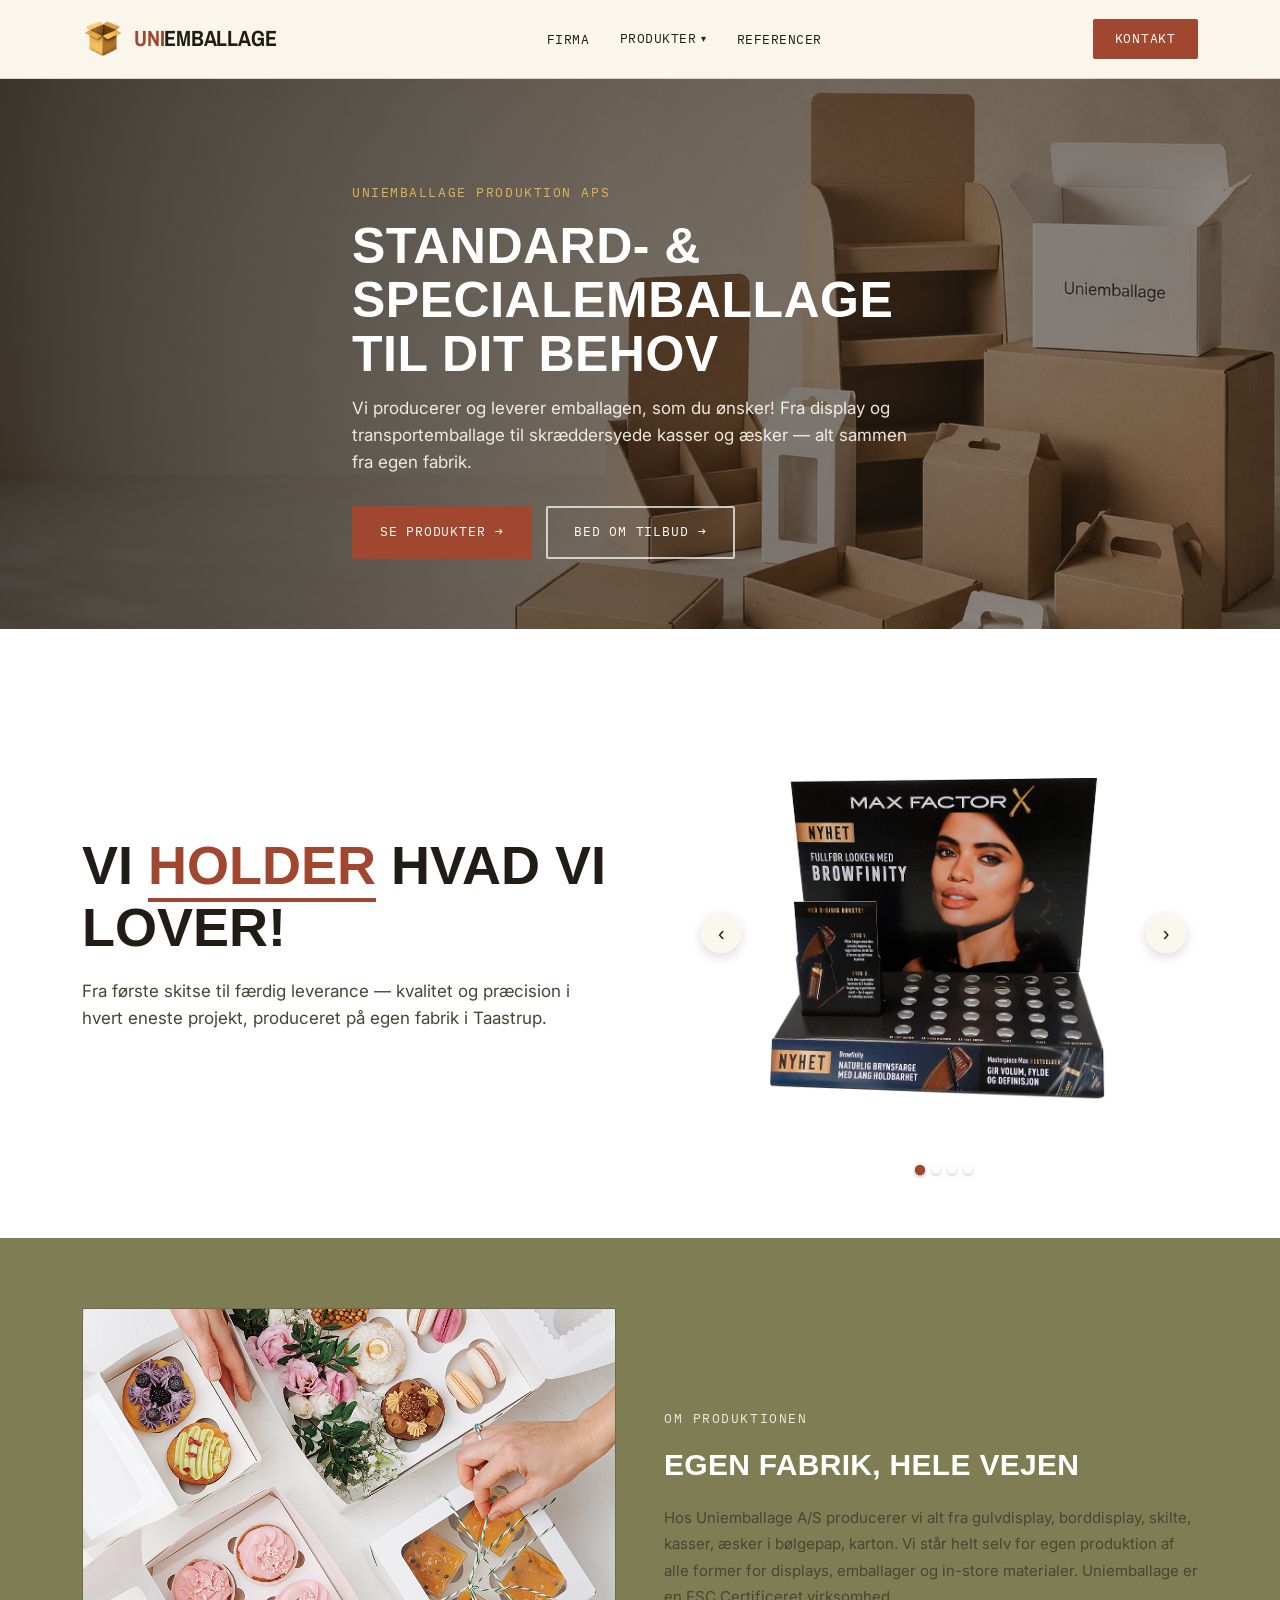
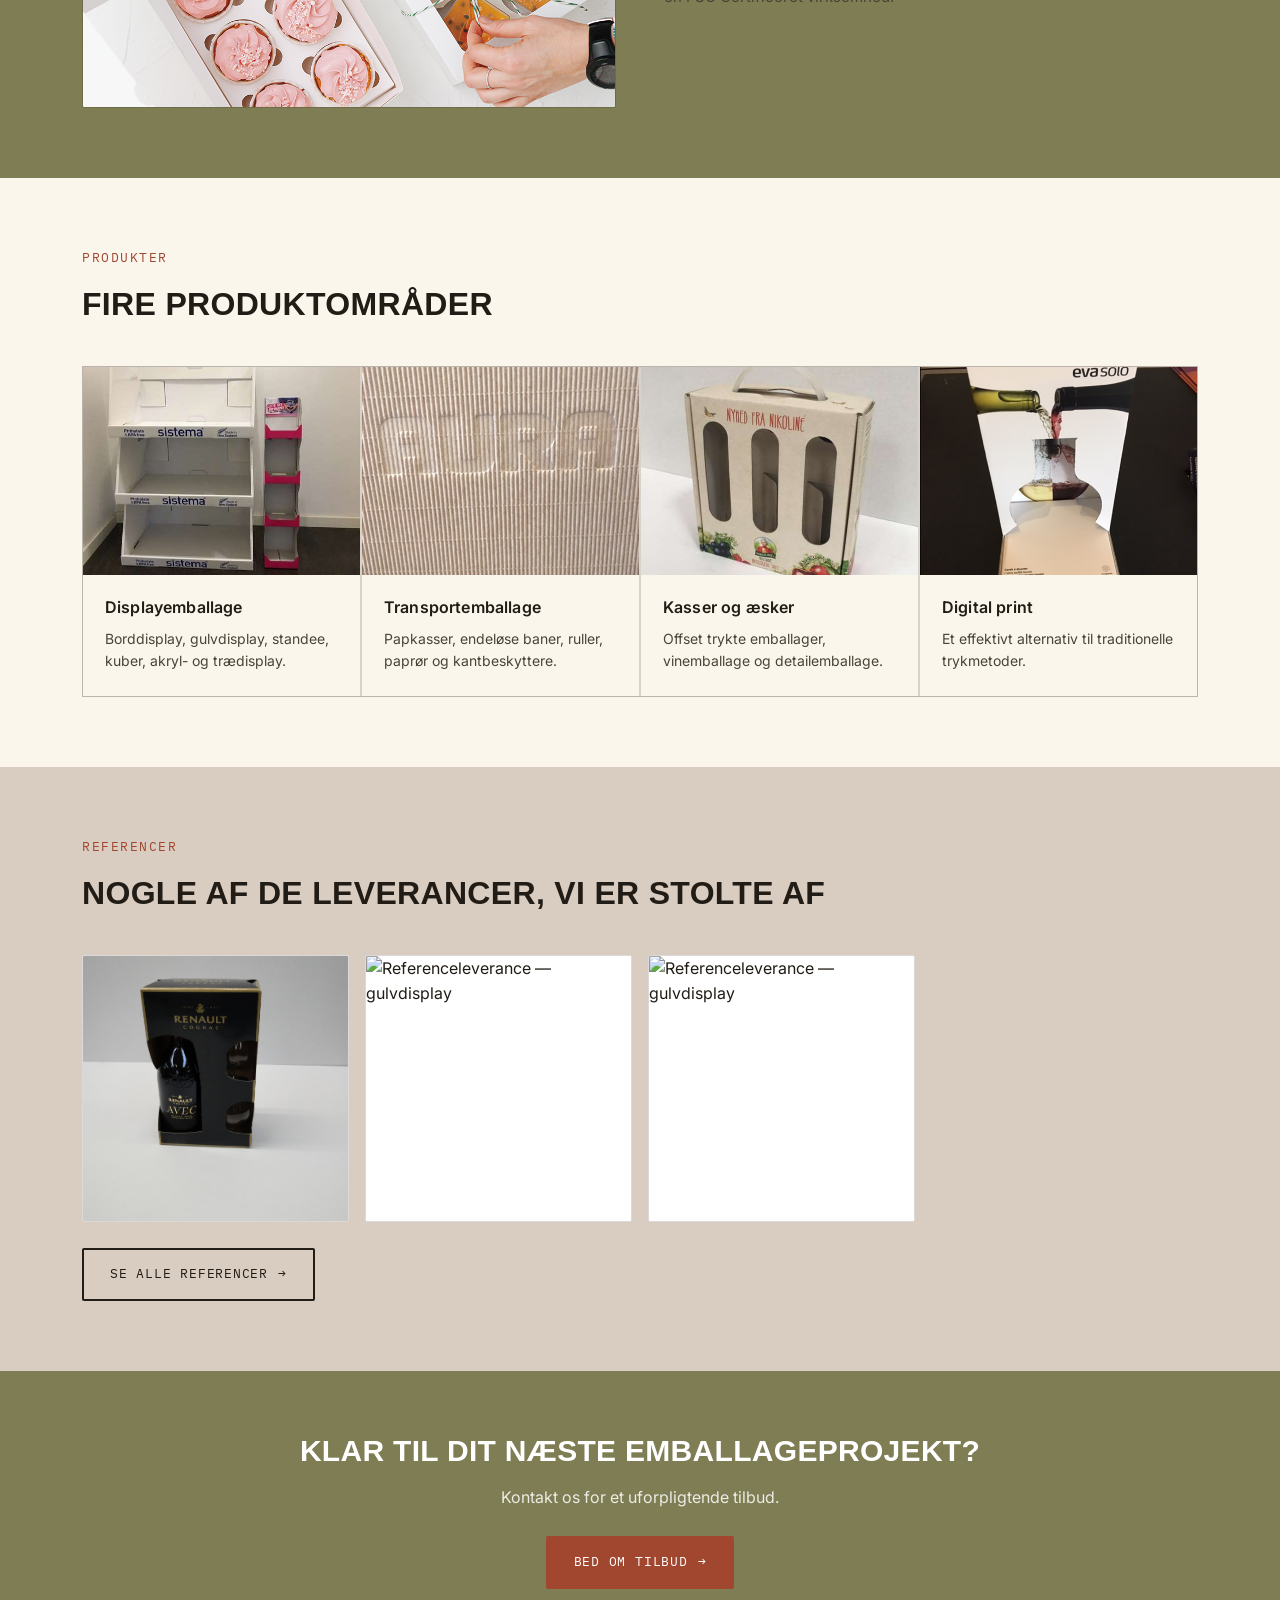
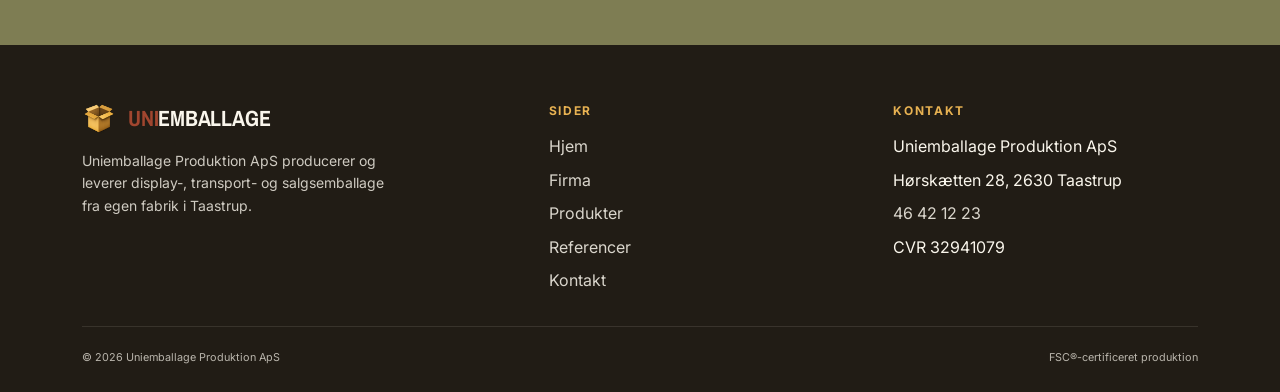
==== commit 756ac696: "Rebalance statement band and mute the red accent - CTA band now reuses --olive instead of --kraft-ph" ====
--- a/index.html
+++ b/index.html
@@ -39,6 +39,7 @@
         <span class="word">vi</span>
         <span class="word">lover!</span>
       </p>
+      <p class="statement-support">Fra første skitse til færdig leverance — kvalitet og præcision i hvert eneste projekt, produceret på egen fabrik i Taastrup.</p>
     </div>
     <div class="hero-carousel reveal" aria-roledescription="karrusel" aria-label="Produktbilleder">
       <div class="hero-carousel-slide is-active lightbox-trigger"><img src="Bilder/forside/hero-maxfactor.png" alt="Displayemballage leveret til Max Factor"></div>
--- a/css/style.css
+++ b/css/style.css
@@ -3,8 +3,8 @@
   --kraft-dark: #A9824F;
   --paper: #FAF6EC;
   --ink: #211C15;
-  --red: #B30000;
-  --red-dark: #8A0000;
+  --red: #A1462F;
+  --red-dark: #7E3620;
   --gold: #E8B252;
   --gold-dark: #9E6E0C;
   --line: rgba(33, 28, 21, 0.16);
@@ -247,7 +247,8 @@
 /* ===== Statement band (forside, under hero) ===== */
 .statement-band { padding: 50px 0; background: #fff; }
 .statement-grid { display: grid; grid-template-columns: 1.1fr 1fr; gap: 48px; align-items: center; }
-.statement-band p { font-family: 'Archivo Expanded', sans-serif; font-weight: 800; text-transform: uppercase; font-size: clamp(24px, 3.6vw, 40px); line-height: 1.2; color: var(--ink); }
+.statement-band p { font-family: 'Archivo Expanded', sans-serif; font-weight: 800; text-transform: uppercase; font-size: clamp(30px, 4.8vw, 54px); line-height: 1.15; color: var(--ink); }
+.statement-band .statement-support { font-family: 'Inter', sans-serif; font-weight: 400; text-transform: none; font-size: 17px; line-height: 1.6; color: #4a4436; max-width: 46ch; margin-top: 20px; }
 .statement-band .statement-highlight { position: relative; color: var(--red); }
 @media (max-width: 900px) { .statement-grid { grid-template-columns: 1fr; } }
 
@@ -272,7 +273,7 @@
 }
 
 /* ===== CTA band (before footer) ===== */
-.cta-band { background: var(--kraft-photo); padding: 56px 0; text-align: center; }
+.cta-band { background: var(--olive); padding: 56px 0; text-align: center; }
 .cta-band h2 { font-size: clamp(22px, 3vw, 30px); color: #fff; }
 .cta-band p { margin-top: 10px; color: rgba(255, 255, 255, .85); }
 .cta-band .btn-row { margin-top: 26px; display: flex; justify-content: center; }
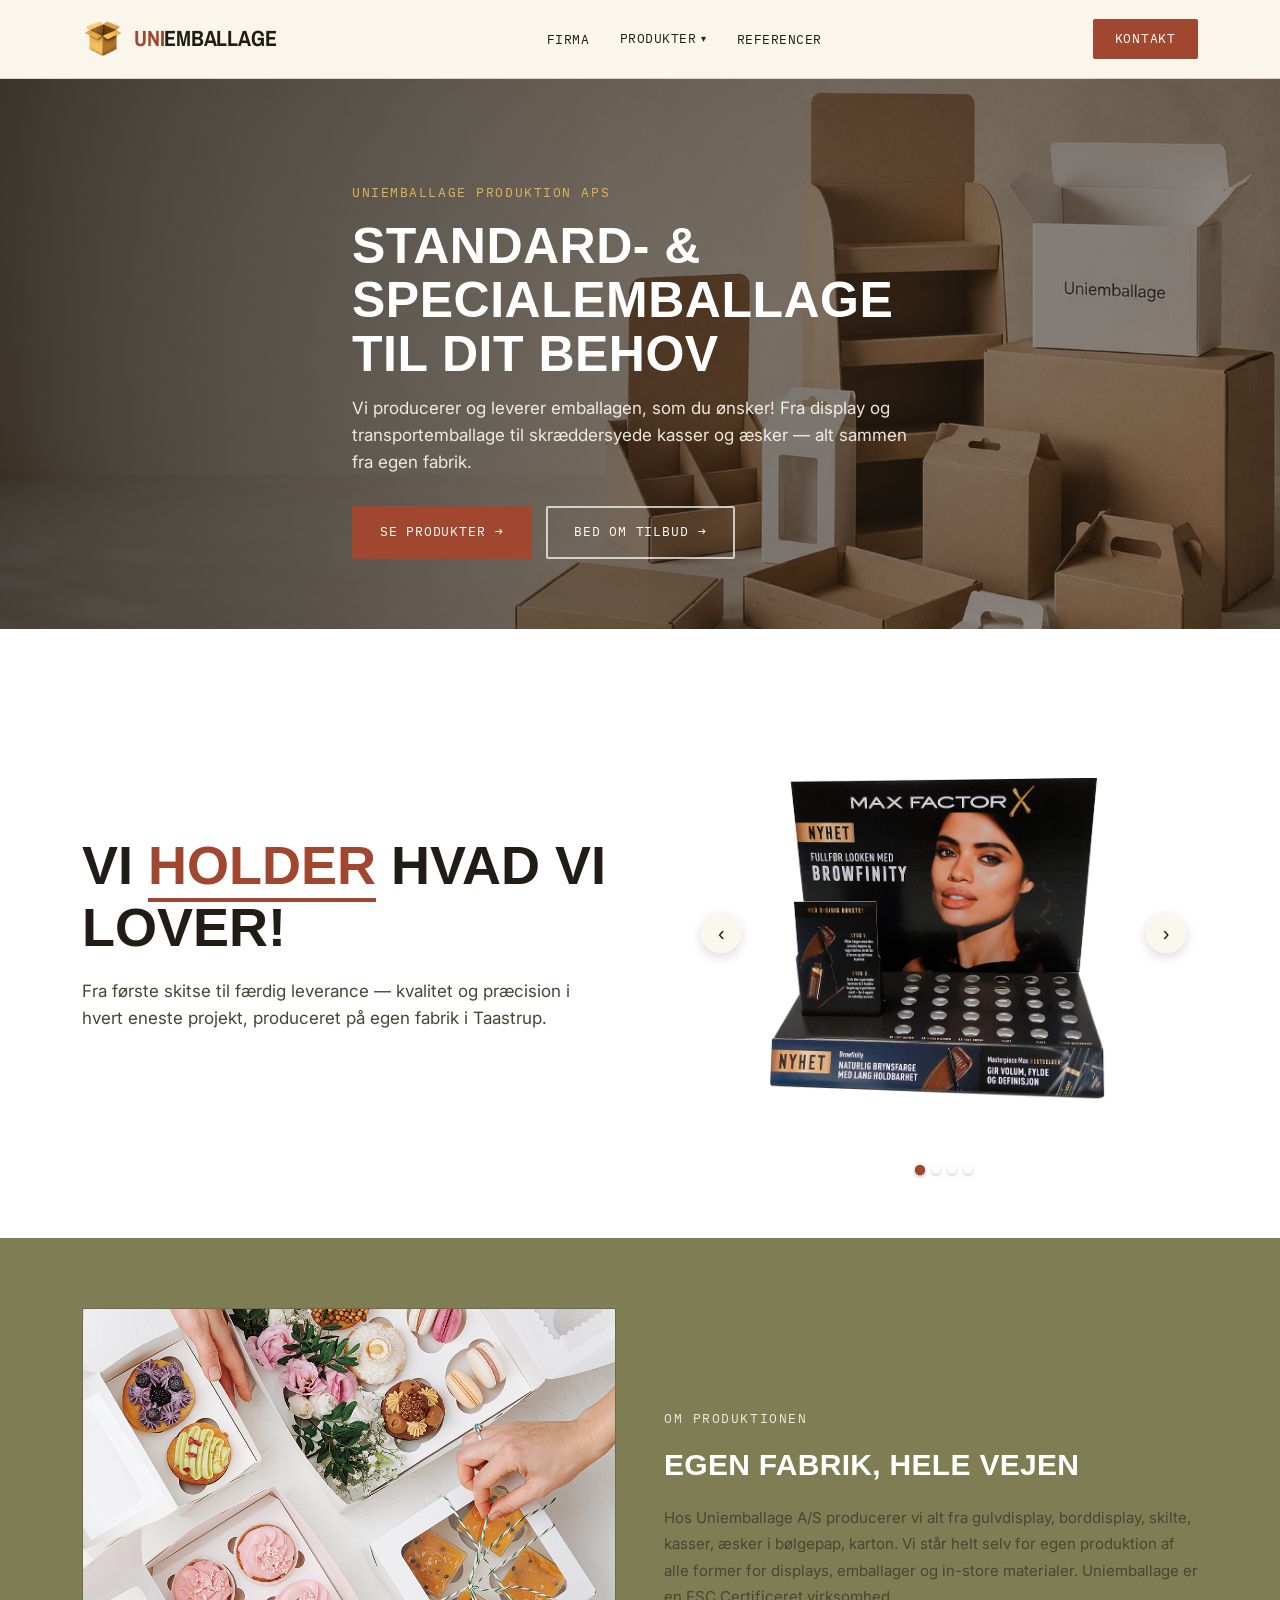
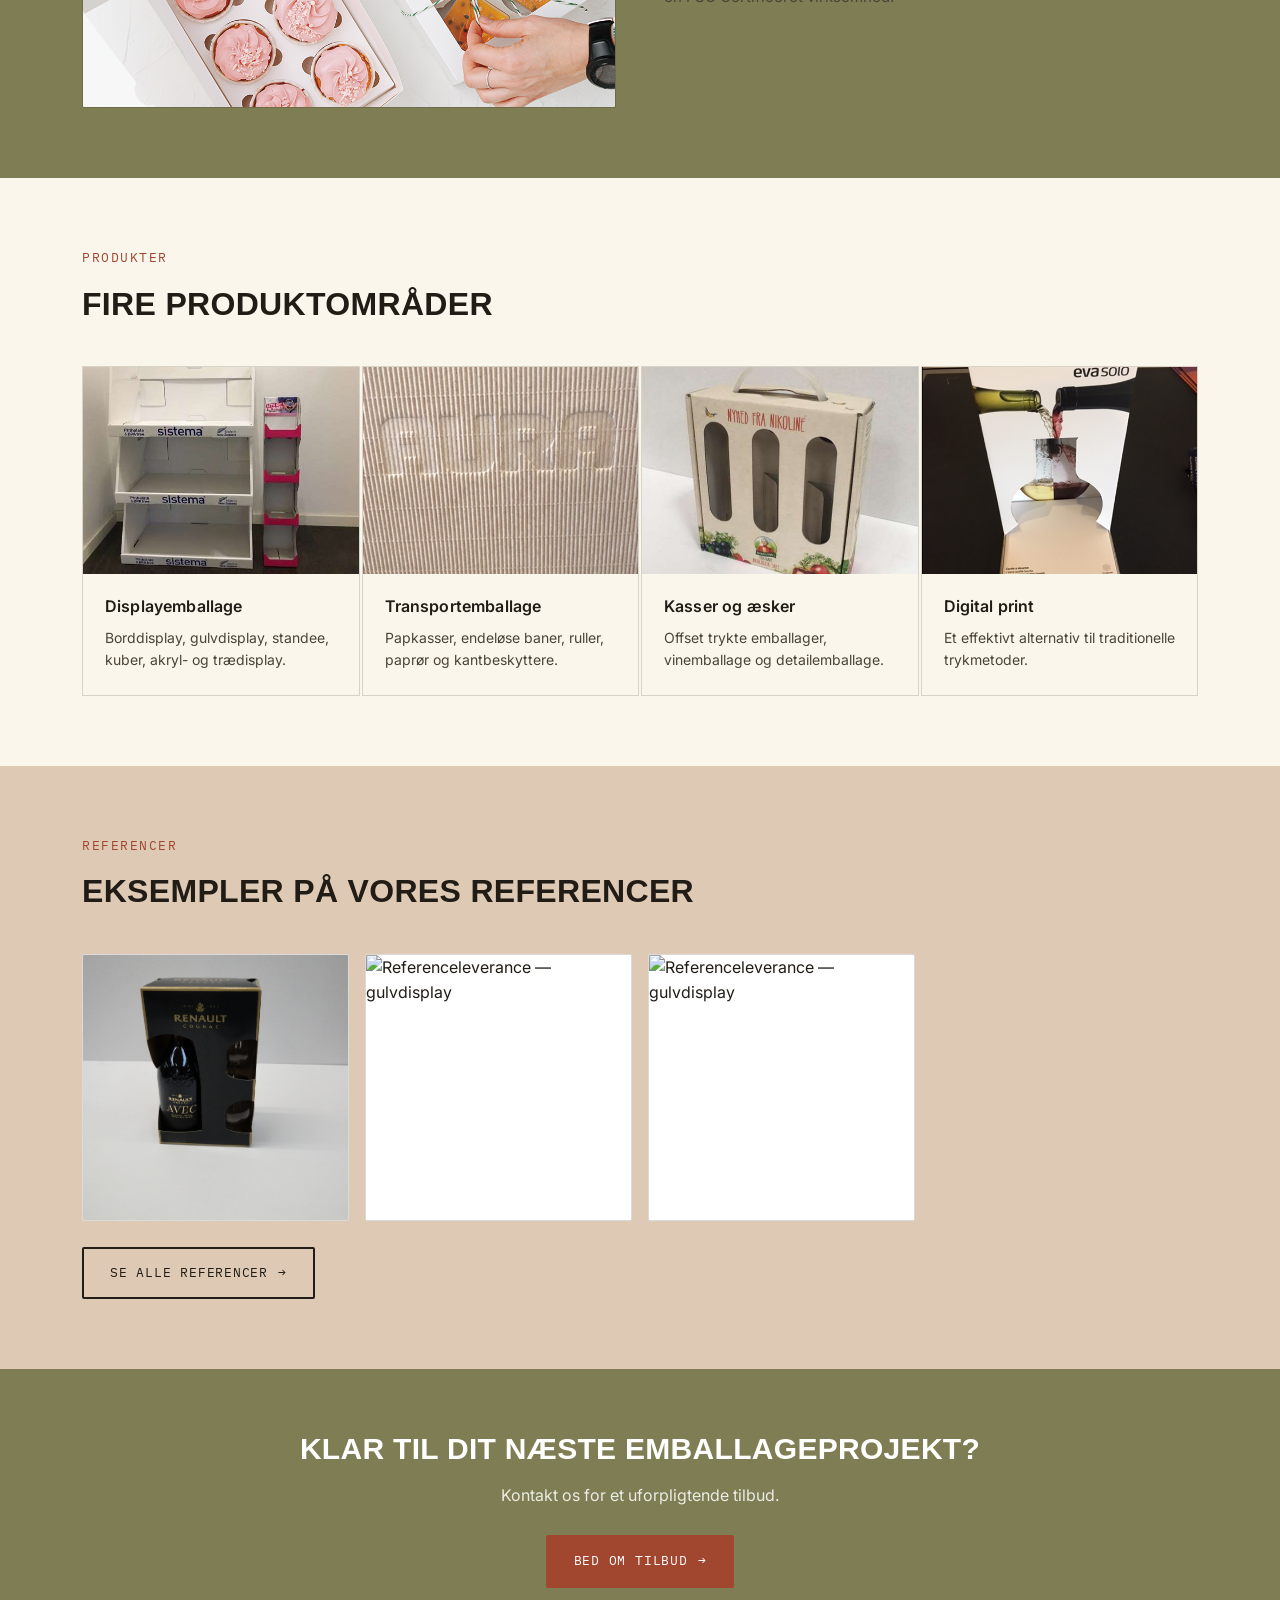
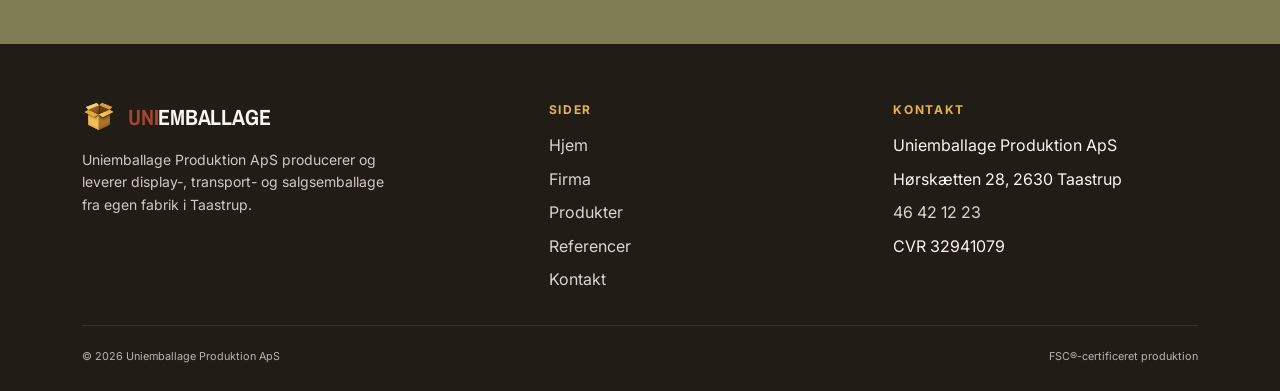
==== commit b63a42a6: "Remove "vi er stolte af" framing from referencer copy These are real named customers — phrasing it a" ====
--- a/index.html
+++ b/index.html
@@ -98,7 +98,7 @@
   <div class="wrap">
     <div class="section-head reveal">
       <span class="eyebrow">Referencer</span>
-      <h2>Nogle af de leverancer, vi er stolte af</h2>
+      <h2>Eksempler på vores referencer</h2>
     </div>
     <div class="referencer-grid reveal">
       <img src="Bilder/referencer/referanse-10.jpg" alt="Referenceleverance — gavepakning">
--- a/css/style.css
+++ b/css/style.css
@@ -9,7 +9,7 @@
   --gold-dark: #9E6E0C;
   --line: rgba(33, 28, 21, 0.16);
   --cream-warm: #E7DBD0;
-  --tan-warm: #D9CCC0;
+  --tan-warm: #DECAB4;
   --kraft-photo: #926644;
   --olive: #7E7D53;
 }
@@ -75,7 +75,9 @@
 .nav { position: sticky; top: 0; z-index: 50; background: rgba(250, 246, 236, .94); backdrop-filter: blur(14px); border-bottom: 1px solid var(--line); }
 .nav .wrap { display: flex; align-items: center; justify-content: space-between; height: 78px; gap: 20px; position: relative; }
 .nav-logo { display: flex; align-items: center; gap: 10px; }
-.nav-logo img { height: 42px; }
+.nav-logo img { height: 42px; transition: transform .6s ease; }
+.nav-logo:hover img, .nav-logo:focus-visible img { transform: rotate(360deg); }
+@media (prefers-reduced-motion: reduce) { .nav-logo img { transition: none; } }
 .nav-links { list-style: none; display: flex; gap: 6px; align-items: center; }
 .nav-links > li > a {
   font-family: 'IBM Plex Mono', monospace; font-size: 13px; letter-spacing: 0.04em; text-transform: uppercase;
@@ -193,8 +195,8 @@
 @media (max-width: 820px) { .about-production, .about-production.reverse { grid-template-columns: 1fr; direction: ltr; } }
 
 /* ===== Cards (product modules) ===== */
-.cards { display: grid; grid-template-columns: repeat(auto-fit, minmax(240px, 1fr)); gap: 2px; background: var(--line); border: 1px solid var(--line); }
-.card { position: relative; display: block; overflow: hidden; background: var(--paper); color: inherit; cursor: pointer; transition: background .25s ease, transform .25s ease, box-shadow .25s ease; }
+.cards { display: grid; grid-template-columns: repeat(auto-fit, minmax(240px, 1fr)); gap: 2px; }
+.card { position: relative; display: block; overflow: hidden; background: var(--paper); border: 1px solid var(--line); color: inherit; cursor: pointer; transition: background .25s ease, transform .25s ease, box-shadow .25s ease; }
 .card::before { content: ""; position: absolute; left: 0; top: 0; width: 100%; height: 3px; background: var(--red); transform: scaleX(0); transform-origin: left; transition: transform .3s ease; }
 .card:hover, .card:focus-visible { background: #fff; transform: translateY(-4px); box-shadow: 0 14px 26px -10px rgba(33, 28, 21, .22); }
 .card:hover::before, .card:focus-visible::before { transform: scaleX(1); }
@@ -243,6 +245,22 @@
   transition: background .2s ease, transform .2s ease;
 }
 .lightbox-close:hover { background: var(--red); transform: scale(1.06); }
+.lightbox-arrow {
+  position: absolute; top: 50%; transform: translateY(-50%); z-index: 1;
+  width: 48px; height: 48px; border-radius: 50%; border: none; background: var(--ink); color: var(--paper);
+  font-size: 24px; line-height: 1; cursor: pointer; display: flex; align-items: center; justify-content: center;
+  box-shadow: 0 4px 16px rgba(0, 0, 0, .28);
+  transition: background .2s ease, transform .2s ease;
+}
+.lightbox-arrow:hover { background: var(--red); transform: translateY(-50%) scale(1.06); }
+.lightbox-prev { left: 20px; }
+.lightbox-next { right: 20px; }
+.lightbox-arrow[hidden] { display: none; }
+@media (max-width: 640px) {
+  .lightbox-arrow { width: 40px; height: 40px; font-size: 20px; }
+  .lightbox-prev { left: 8px; }
+  .lightbox-next { right: 8px; }
+}
 
 /* ===== Statement band (forside, under hero) ===== */
 .statement-band { padding: 50px 0; background: #fff; }
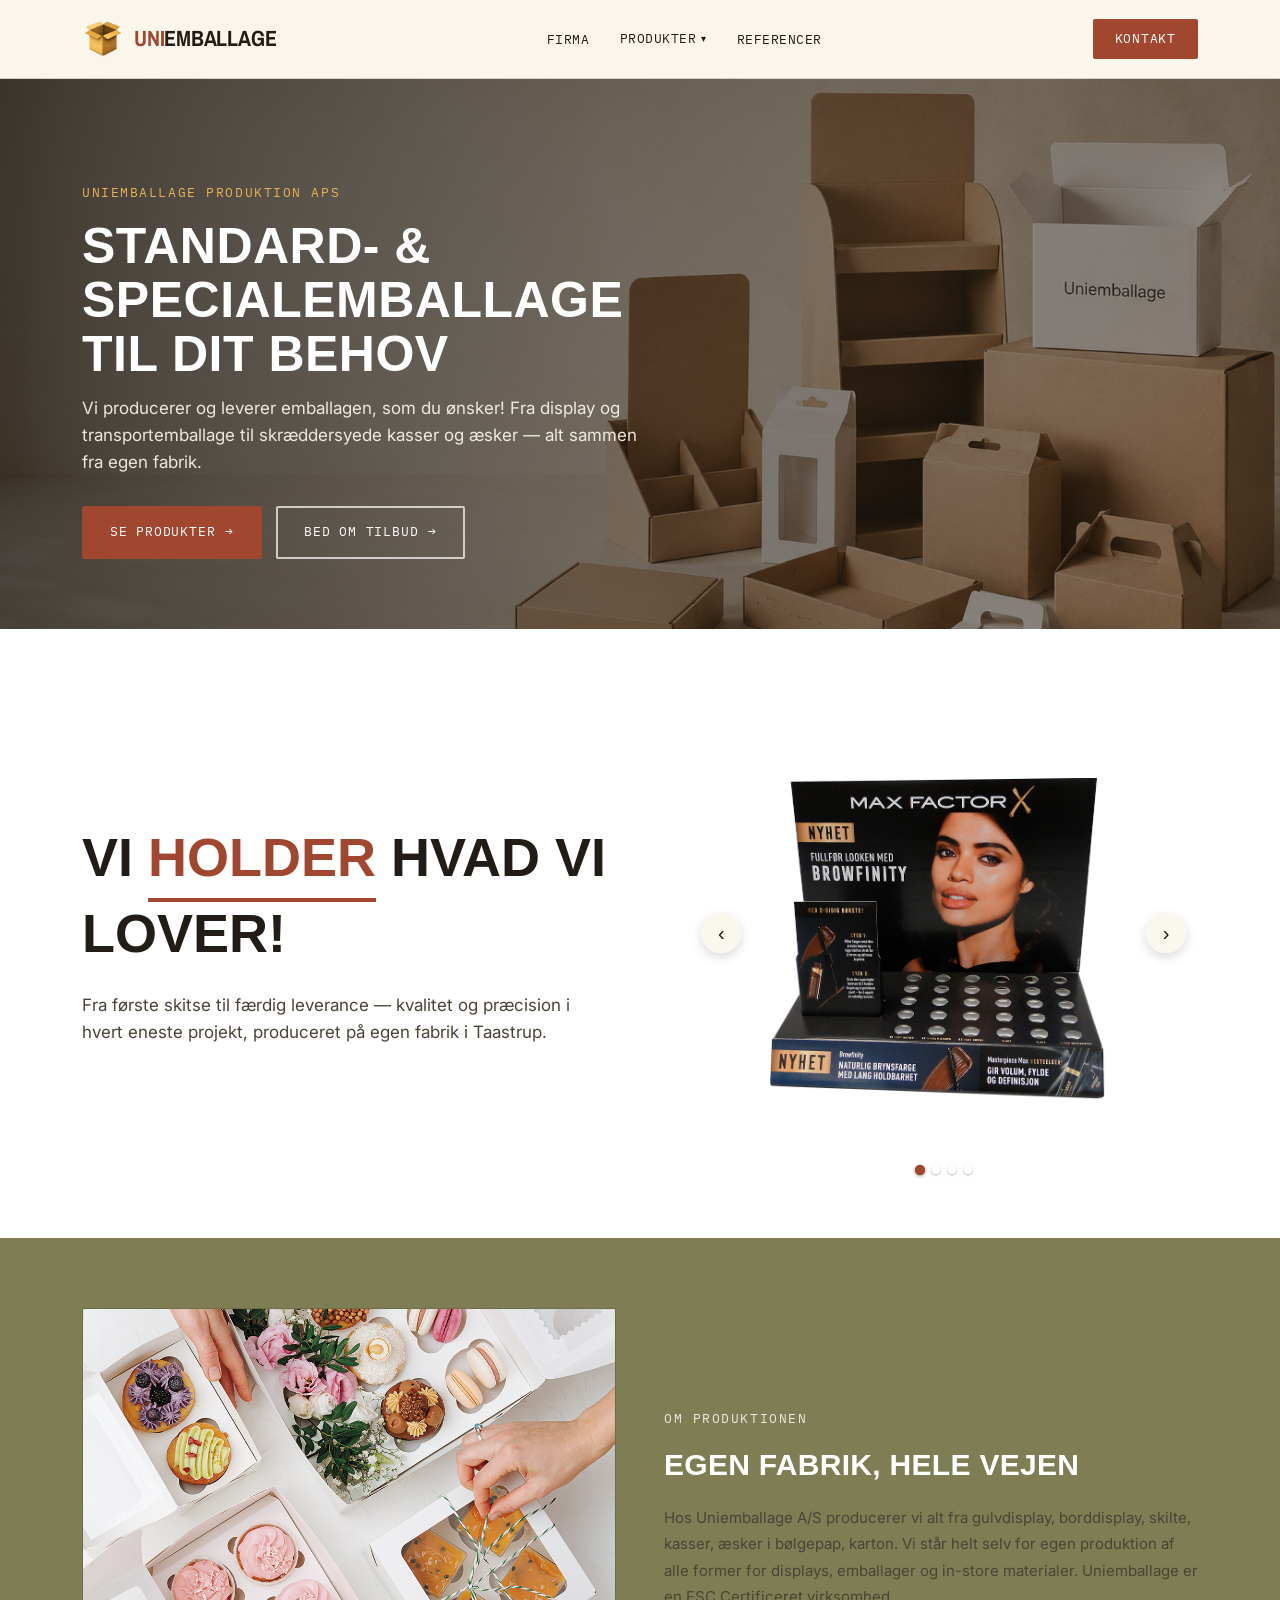
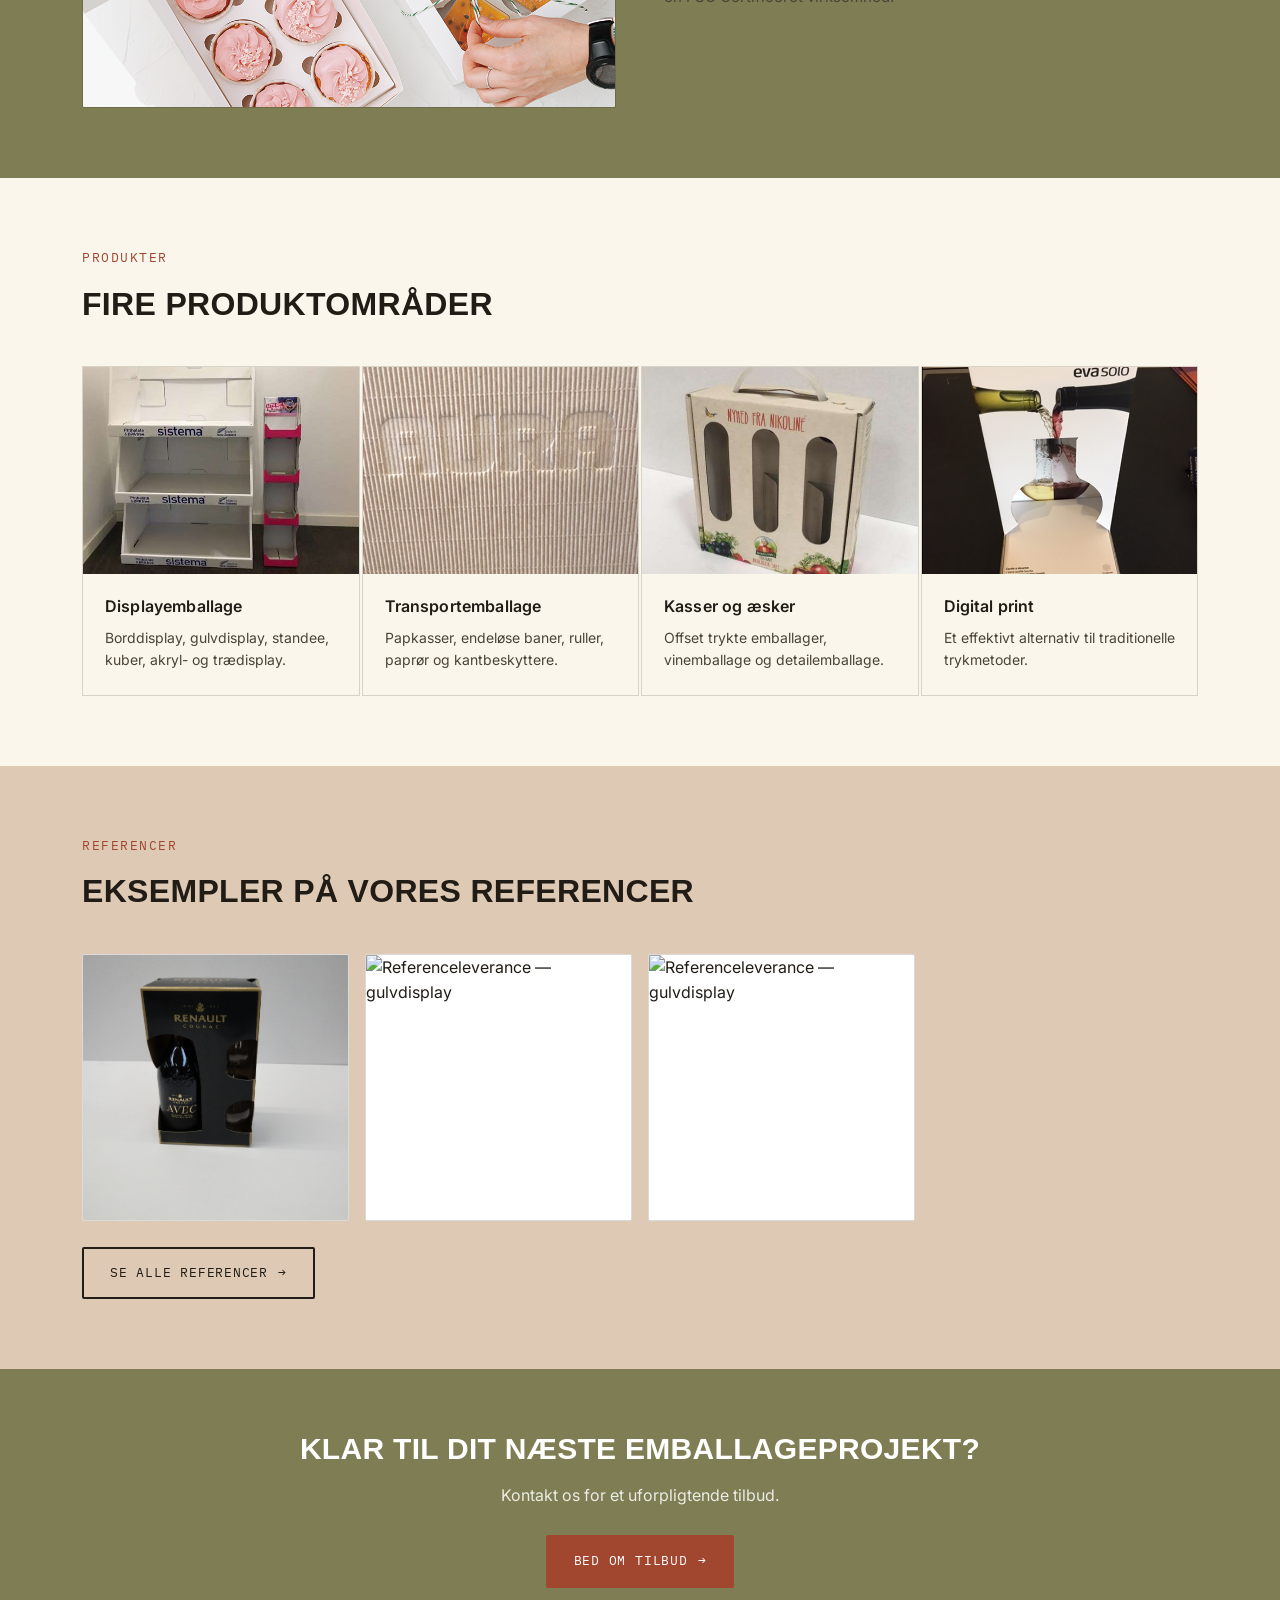
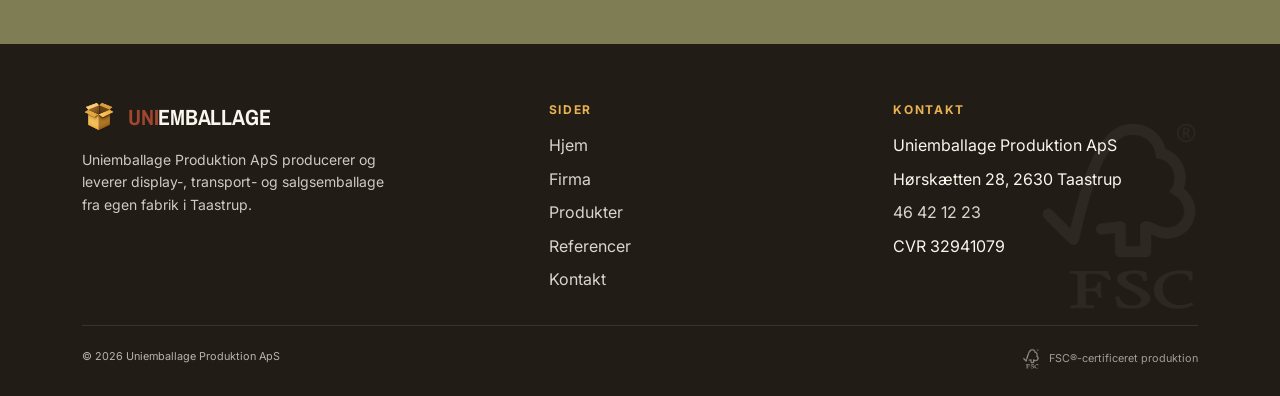
==== commit 0aaff74e: "Reveal per grid-element i stedet for hele containeren Kort- og referencebillede-grids delte én fælle" ====
--- a/index.html
+++ b/index.html
@@ -74,20 +74,20 @@
     <span class="eyebrow">Produkter</span>
     <h2>Fire produktområder</h2>
   </div>
-  <div class="cards reveal">
-    <a class="card card--photo" href="displayemballasje.html">
+  <div class="cards">
+    <a class="card card--photo reveal" href="displayemballasje.html">
       <img class="card-photo" src="Bilder/produkter/gulvdisplay-1.jpg" alt="Displayemballage">
       <div class="card-body"><h3>Displayemballage <span class="card-arrow">&rarr;</span></h3><p>Borddisplay, gulvdisplay, standee, kuber, akryl- og trædisplay.</p></div>
     </a>
-    <a class="card card--photo" href="transportemballasje.html">
+    <a class="card card--photo reveal" href="transportemballasje.html">
       <img class="card-photo" src="Bilder/produkter/aaben-boelgepap-1.png" alt="Transportemballage">
       <div class="card-body"><h3>Transportemballage <span class="card-arrow">&rarr;</span></h3><p>Papkasser, endeløse baner, ruller, paprør og kantbeskyttere.</p></div>
     </a>
-    <a class="card card--photo" href="kasser-og-aesker.html">
+    <a class="card card--photo reveal" href="kasser-og-aesker.html">
       <img class="card-photo" src="Bilder/produkter/vinemballage-1.jpg" alt="Kasser og æsker">
       <div class="card-body"><h3>Kasser og æsker <span class="card-arrow">&rarr;</span></h3><p>Offset trykte emballager, vinemballage og detailemballage.</p></div>
     </a>
-    <a class="card card--photo" href="digital-print.html">
+    <a class="card card--photo reveal" href="digital-print.html">
       <img class="card-photo" src="Bilder/digitalprint/digitalprint-1.png" alt="Digital print">
       <div class="card-body"><h3>Digital print <span class="card-arrow">&rarr;</span></h3><p>Et effektivt alternativ til traditionelle trykmetoder.</p></div>
     </a>
@@ -100,10 +100,10 @@
       <span class="eyebrow">Referencer</span>
       <h2>Eksempler på vores referencer</h2>
     </div>
-    <div class="referencer-grid reveal">
-      <img src="Bilder/referencer/referanse-10.jpg" alt="Referenceleverance — gavepakning">
-      <img src="Bilder/referencer/referanse-14.jpg" alt="Referenceleverance — gulvdisplay">
-      <img src="Bilder/referencer/referanse-18.jpg" alt="Referenceleverance — gulvdisplay">
+    <div class="referencer-grid">
+      <img class="reveal" src="Bilder/referencer/referanse-10.jpg" alt="Referenceleverance — gavepakning">
+      <img class="reveal" src="Bilder/referencer/referanse-14.jpg" alt="Referenceleverance — gulvdisplay">
+      <img class="reveal" src="Bilder/referencer/referanse-18.jpg" alt="Referenceleverance — gulvdisplay">
     </div>
     <p style="margin-top:26px"><a href="referencer.html" class="btn btn-secondary">Se alle referencer <span class="btn-arrow">&rarr;</span></a></p>
   </div>
--- a/css/style.css
+++ b/css/style.css
@@ -75,9 +75,12 @@
 .nav { position: sticky; top: 0; z-index: 50; background: rgba(250, 246, 236, .94); backdrop-filter: blur(14px); border-bottom: 1px solid var(--line); }
 .nav .wrap { display: flex; align-items: center; justify-content: space-between; height: 78px; gap: 20px; position: relative; }
 .nav-logo { display: flex; align-items: center; gap: 10px; }
-.nav-logo img { height: 42px; transition: transform .6s ease; }
-.nav-logo:hover img, .nav-logo:focus-visible img { transform: rotate(360deg); }
-@media (prefers-reduced-motion: reduce) { .nav-logo img { transition: none; } }
+.nav-logo img { height: 42px; }
+@media (hover: hover) {
+  .nav-logo img { transition: transform .6s ease; }
+  .nav-logo:hover img, .nav-logo:focus-visible img { transform: rotate(360deg); }
+}
+@media (hover: hover) and (prefers-reduced-motion: reduce) { .nav-logo img { transition: none; } }
 .nav-links { list-style: none; display: flex; gap: 6px; align-items: center; }
 .nav-links > li > a {
   font-family: 'IBM Plex Mono', monospace; font-size: 13px; letter-spacing: 0.04em; text-transform: uppercase;
@@ -145,7 +148,7 @@
     linear-gradient(100deg, rgba(33, 28, 21, .85) 0%, rgba(33, 28, 21, .6) 45%, rgba(33, 28, 21, .4) 100%),
     url('../Bilder/forside/hero-general.png') center / cover no-repeat;
 }
-.hero .wrap { max-width: 640px; }
+.hero .wrap { max-width: 640px; margin-left: max(32px, calc((100% - 1180px) / 2)); margin-right: 0; }
 @media (max-width: 700px) {
   /* Narrow screens crop the hero image by width instead of height (the
      opposite of desktop), so the default centered position lands on empty
@@ -162,7 +165,7 @@
 .hero-cta .btn-secondary { border-color: rgba(255, 255, 255, .7); color: #fff; }
 .hero-cta .btn-secondary:hover { background: rgba(255, 255, 255, .15); }
 .hero-carousel { position: relative; aspect-ratio: 1/1; border-radius: 2px; overflow: hidden; background: #fff; }
-.hero-carousel-slide { position: absolute; inset: 0; opacity: 0; z-index: 0; transition: opacity .6s ease; cursor: zoom-in; }
+.hero-carousel-slide { position: absolute; inset: 0; opacity: 0; z-index: 0; transition: opacity 1.2s ease; cursor: zoom-in; }
 .hero-carousel-slide.is-active { opacity: 1; z-index: 1; }
 .hero-carousel-slide img { display: block; width: 100%; height: 100%; object-fit: cover; object-position: 30% 50%; }
 .hero-carousel-arrow {
@@ -265,7 +268,7 @@
 /* ===== Statement band (forside, under hero) ===== */
 .statement-band { padding: 50px 0; background: #fff; }
 .statement-grid { display: grid; grid-template-columns: 1.1fr 1fr; gap: 48px; align-items: center; }
-.statement-band p { font-family: 'Archivo Expanded', sans-serif; font-weight: 800; text-transform: uppercase; font-size: clamp(30px, 4.8vw, 54px); line-height: 1.15; color: var(--ink); }
+.statement-band p { font-family: 'Archivo Expanded', sans-serif; font-weight: 800; text-transform: uppercase; font-size: clamp(30px, 4.8vw, 54px); line-height: 1.4; color: var(--ink); }
 .statement-band .statement-support { font-family: 'Inter', sans-serif; font-weight: 400; text-transform: none; font-size: 17px; line-height: 1.6; color: #4a4436; max-width: 46ch; margin-top: 20px; }
 .statement-band .statement-highlight { position: relative; color: var(--red); }
 @media (max-width: 900px) { .statement-grid { grid-template-columns: 1fr; } }
@@ -299,7 +302,12 @@
 .cta-band .btn-secondary:hover { background: rgba(255, 255, 255, .15); }
 
 /* ===== Footer ===== */
-.footer { background: var(--ink); color: var(--paper); padding: 56px 0 26px; }
+.footer { position: relative; overflow: hidden; background: var(--ink); color: var(--paper); padding: 56px 0 26px; }
+.footer .wrap { position: relative; z-index: 1; }
+.footer-watermark {
+  position: absolute; right: 60px; bottom: 70px; z-index: 0;
+  width: 190px; height: auto; filter: brightness(0) invert(1); opacity: .05; pointer-events: none;
+}
 .footer-grid { display: grid; grid-template-columns: 1.4fr 1fr 1fr; gap: 40px; margin-bottom: 32px; }
 .footer-brand { display: flex; align-items: center; gap: 12px; margin-bottom: 14px; }
 .footer-brand img { height: 34px; }
@@ -311,6 +319,8 @@
 .footer a:hover { opacity: 1; text-decoration: underline; }
 .footer p { font-size: 14px; opacity: .8; max-width: 320px; }
 .footer-bottom { display: flex; justify-content: space-between; flex-wrap: wrap; gap: 10px; padding-top: 22px; border-top: 1px solid rgba(250, 246, 236, .15); font-size: 13px; opacity: .7; }
+.footer-fsc { display: flex; align-items: center; gap: 8px; }
+.footer-fsc img { height: 22px; width: auto; filter: brightness(0) invert(1); opacity: .9; }
 @media (max-width: 760px) { .footer-grid { grid-template-columns: 1fr; } }
 
 /* ===== Kontaktskjema ===== */
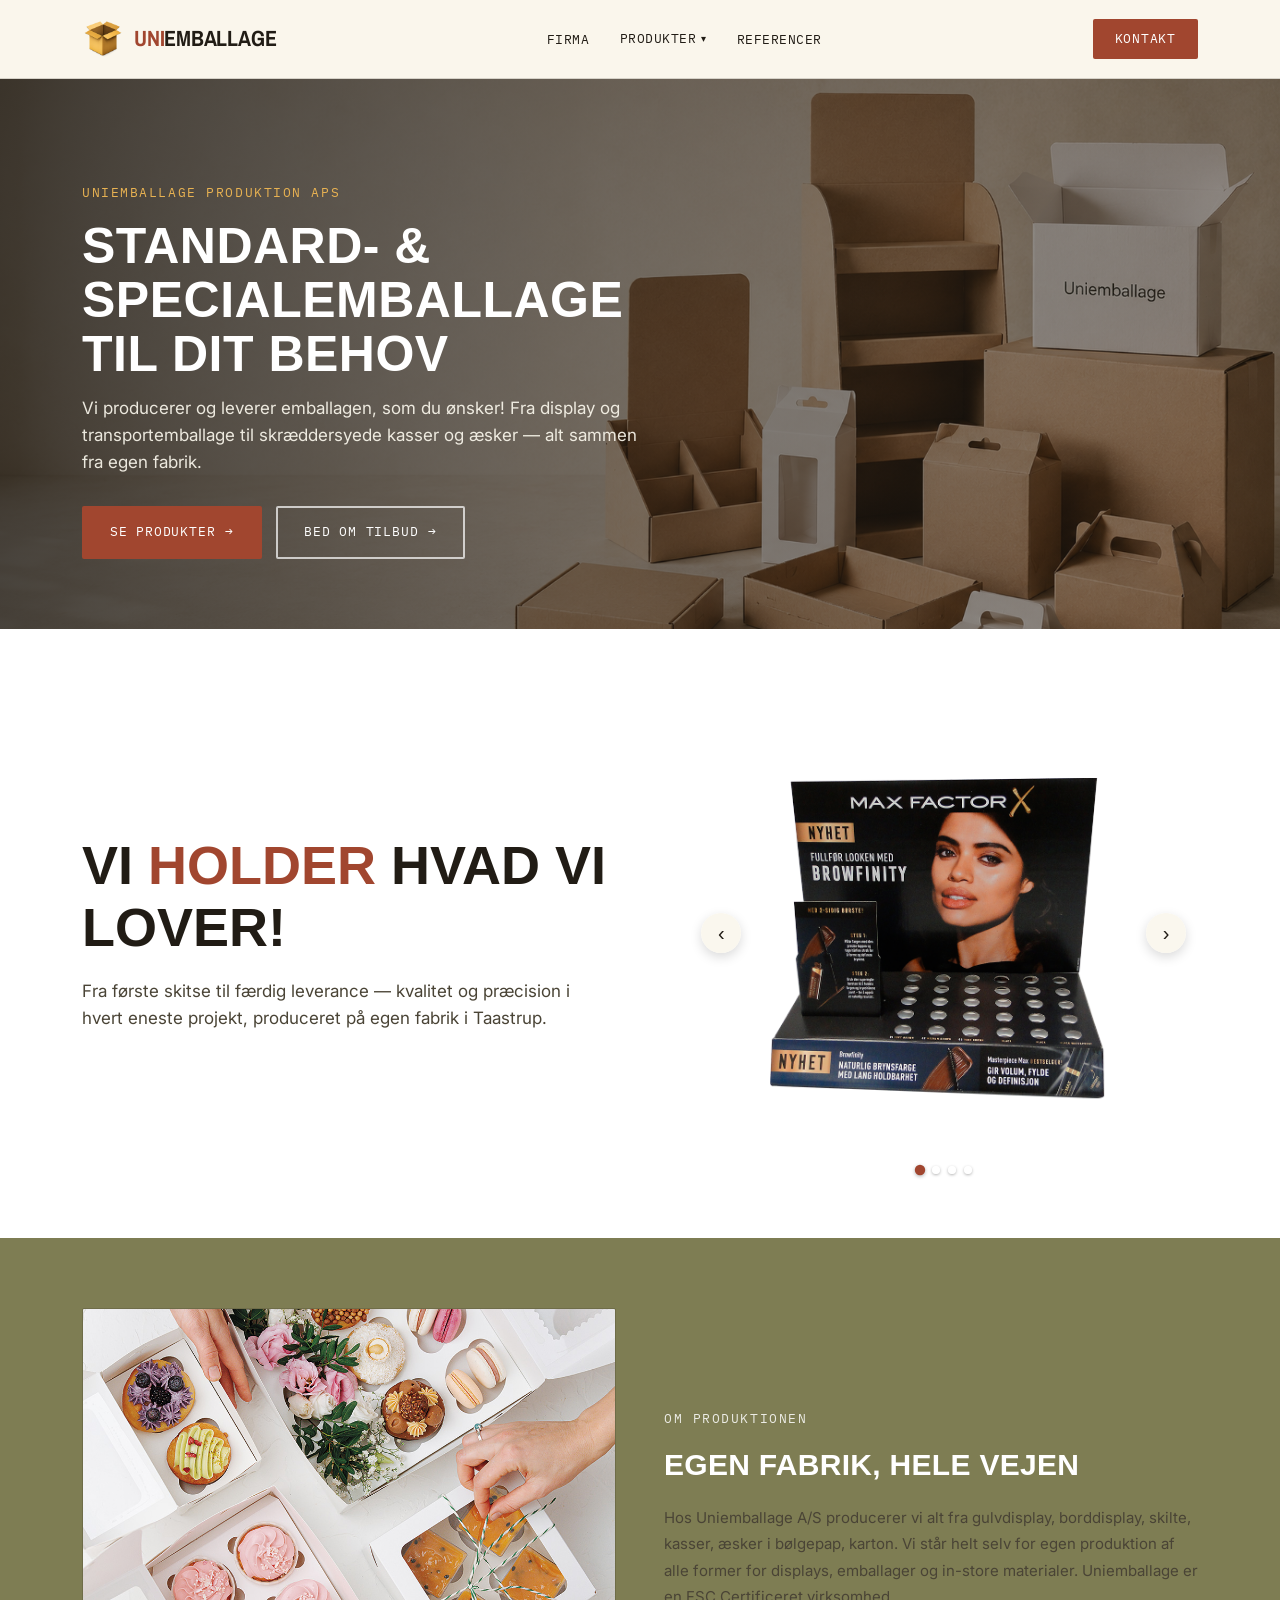
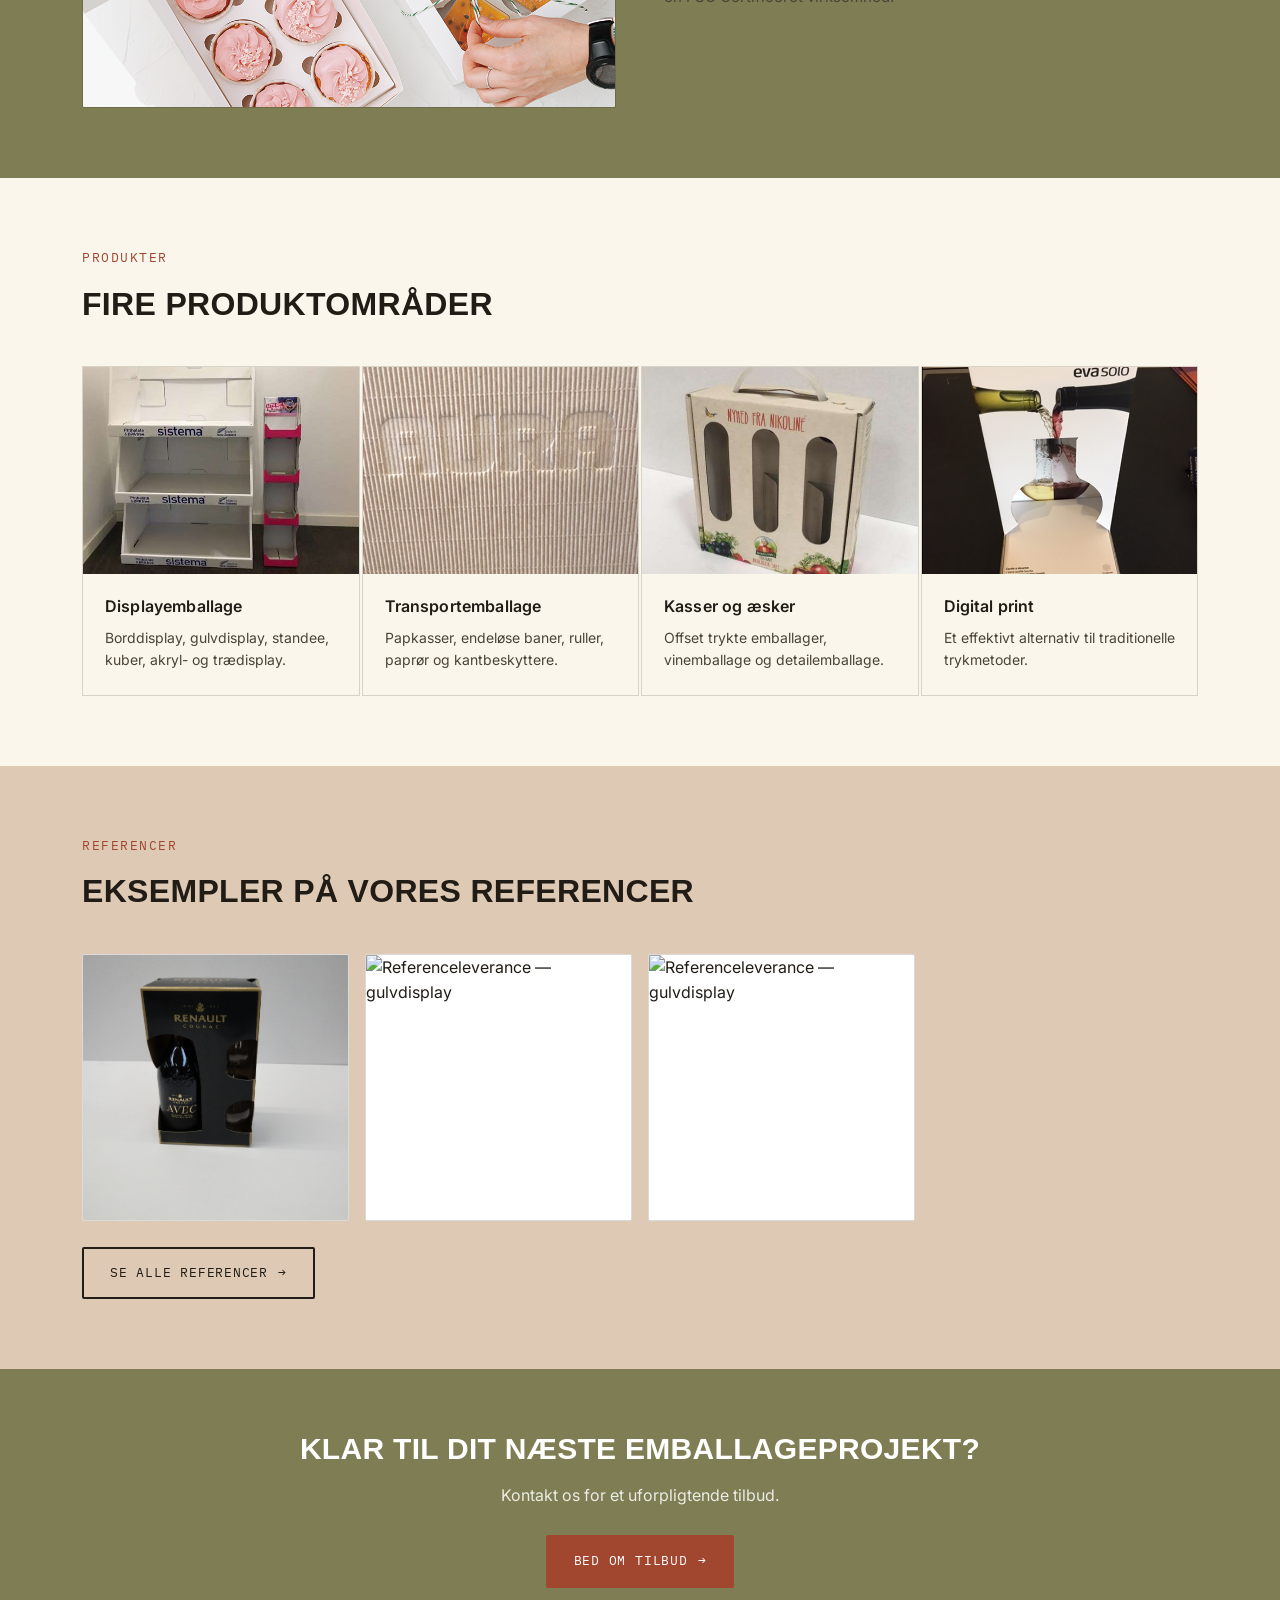
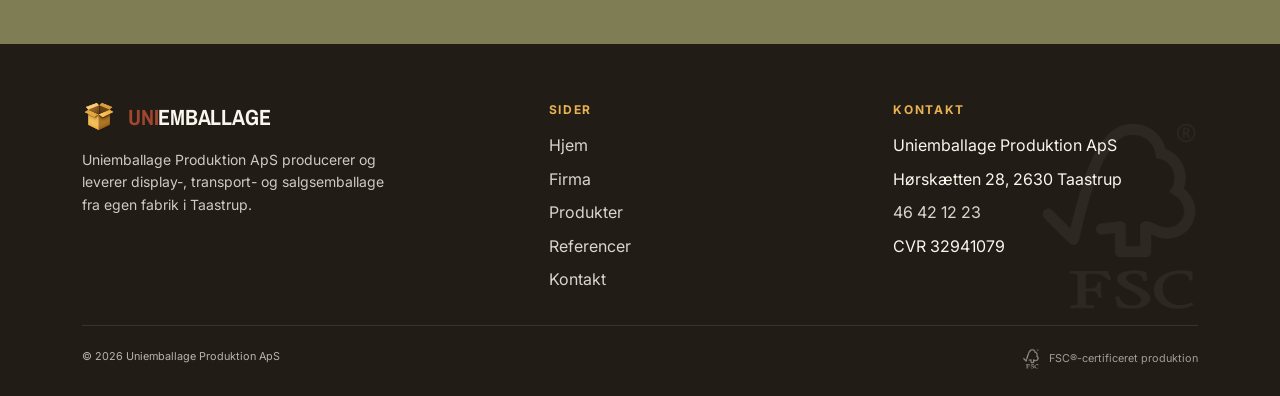
==== commit be6fef86: "Fjern understregning under "Holder", reverter line-height Understregningen under "Holder" sad for tæ" ====
--- a/index.html
+++ b/index.html
@@ -34,7 +34,7 @@
     <div class="statement-copy reveal">
       <p class="statement-text">
         <span class="word">Vi</span>
-        <span class="word statement-highlight">holder<span class="word-underline"></span></span>
+        <span class="word statement-highlight">holder</span>
         <span class="word">hvad</span>
         <span class="word">vi</span>
         <span class="word">lover!</span>
--- a/css/style.css
+++ b/css/style.css
@@ -155,7 +155,9 @@
      wall and crops out the "Uniemballage" box on the right — shift the
      crop window to keep it in frame. */
   .hero {
-    background-position: 100% center;
+    background:
+      linear-gradient(180deg, rgba(33, 28, 21, .82) 0%, rgba(33, 28, 21, .68) 45%, rgba(33, 28, 21, .82) 100%),
+      url('../Bilder/forside/hero-general.png') 100% center / cover no-repeat;
   }
 }
 .hero .eyebrow { color: var(--gold); }
@@ -268,7 +270,7 @@
 /* ===== Statement band (forside, under hero) ===== */
 .statement-band { padding: 50px 0; background: #fff; }
 .statement-grid { display: grid; grid-template-columns: 1.1fr 1fr; gap: 48px; align-items: center; }
-.statement-band p { font-family: 'Archivo Expanded', sans-serif; font-weight: 800; text-transform: uppercase; font-size: clamp(30px, 4.8vw, 54px); line-height: 1.4; color: var(--ink); }
+.statement-band p { font-family: 'Archivo Expanded', sans-serif; font-weight: 800; text-transform: uppercase; font-size: clamp(30px, 4.8vw, 54px); line-height: 1.15; color: var(--ink); }
 .statement-band .statement-support { font-family: 'Inter', sans-serif; font-weight: 400; text-transform: none; font-size: 17px; line-height: 1.6; color: #4a4436; max-width: 46ch; margin-top: 20px; }
 .statement-band .statement-highlight { position: relative; color: var(--red); }
 @media (max-width: 900px) { .statement-grid { grid-template-columns: 1fr; } }
@@ -282,15 +284,8 @@
 .statement-text .word:nth-child(4) { transition-delay: .38s; }
 .statement-text .word:nth-child(5) { transition-delay: .48s; }
 .statement-copy.reveal.visible .word { opacity: 1; transform: none; }
-.statement-highlight .word-underline {
-  position: absolute; left: 0; right: 0; bottom: -6px; height: 4px;
-  background: var(--red); transform: scaleX(0); transform-origin: left;
-  transition: transform .5s ease; transition-delay: .65s;
-}
-.statement-copy.reveal.visible .statement-highlight .word-underline { transform: scaleX(1); }
 @media (prefers-reduced-motion: reduce) {
   .statement-text .word { opacity: 1; transform: none; transition: none; }
-  .statement-highlight .word-underline { transition: none; }
 }
 
 /* ===== CTA band (before footer) ===== */
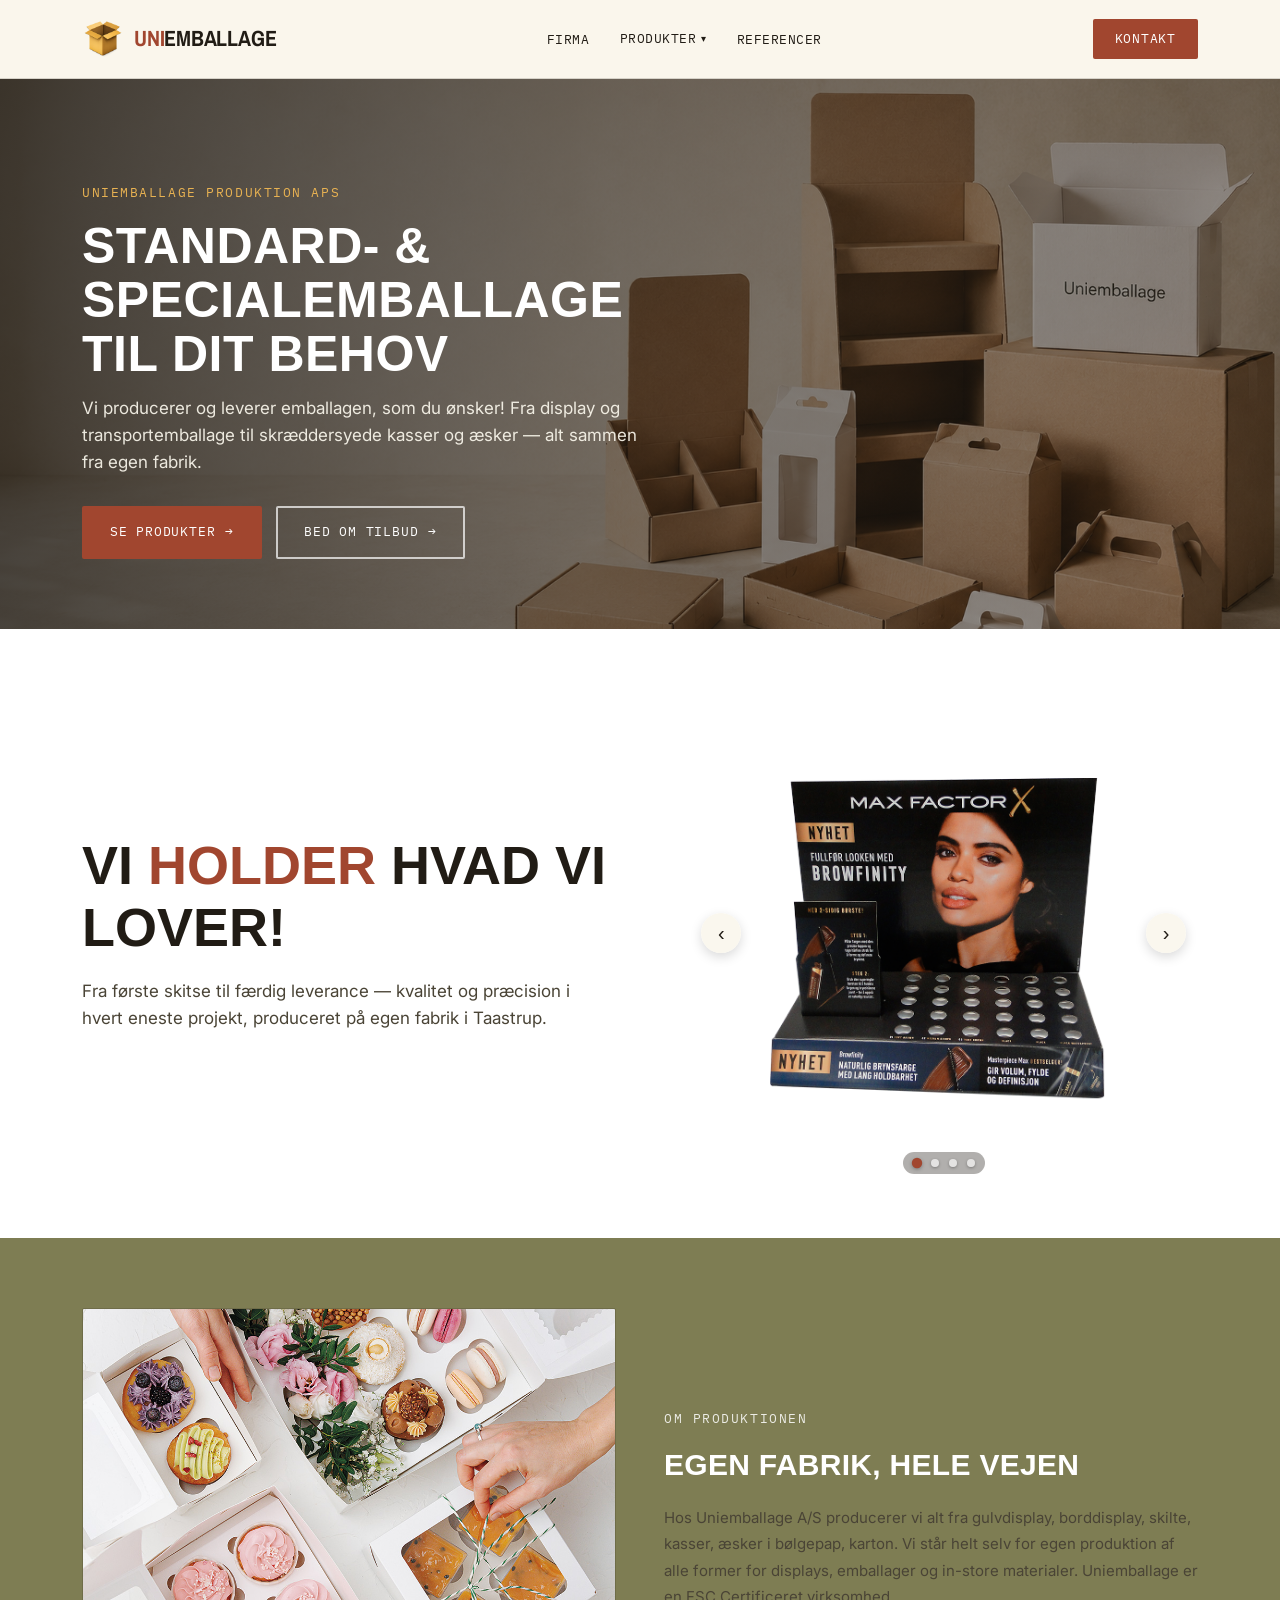
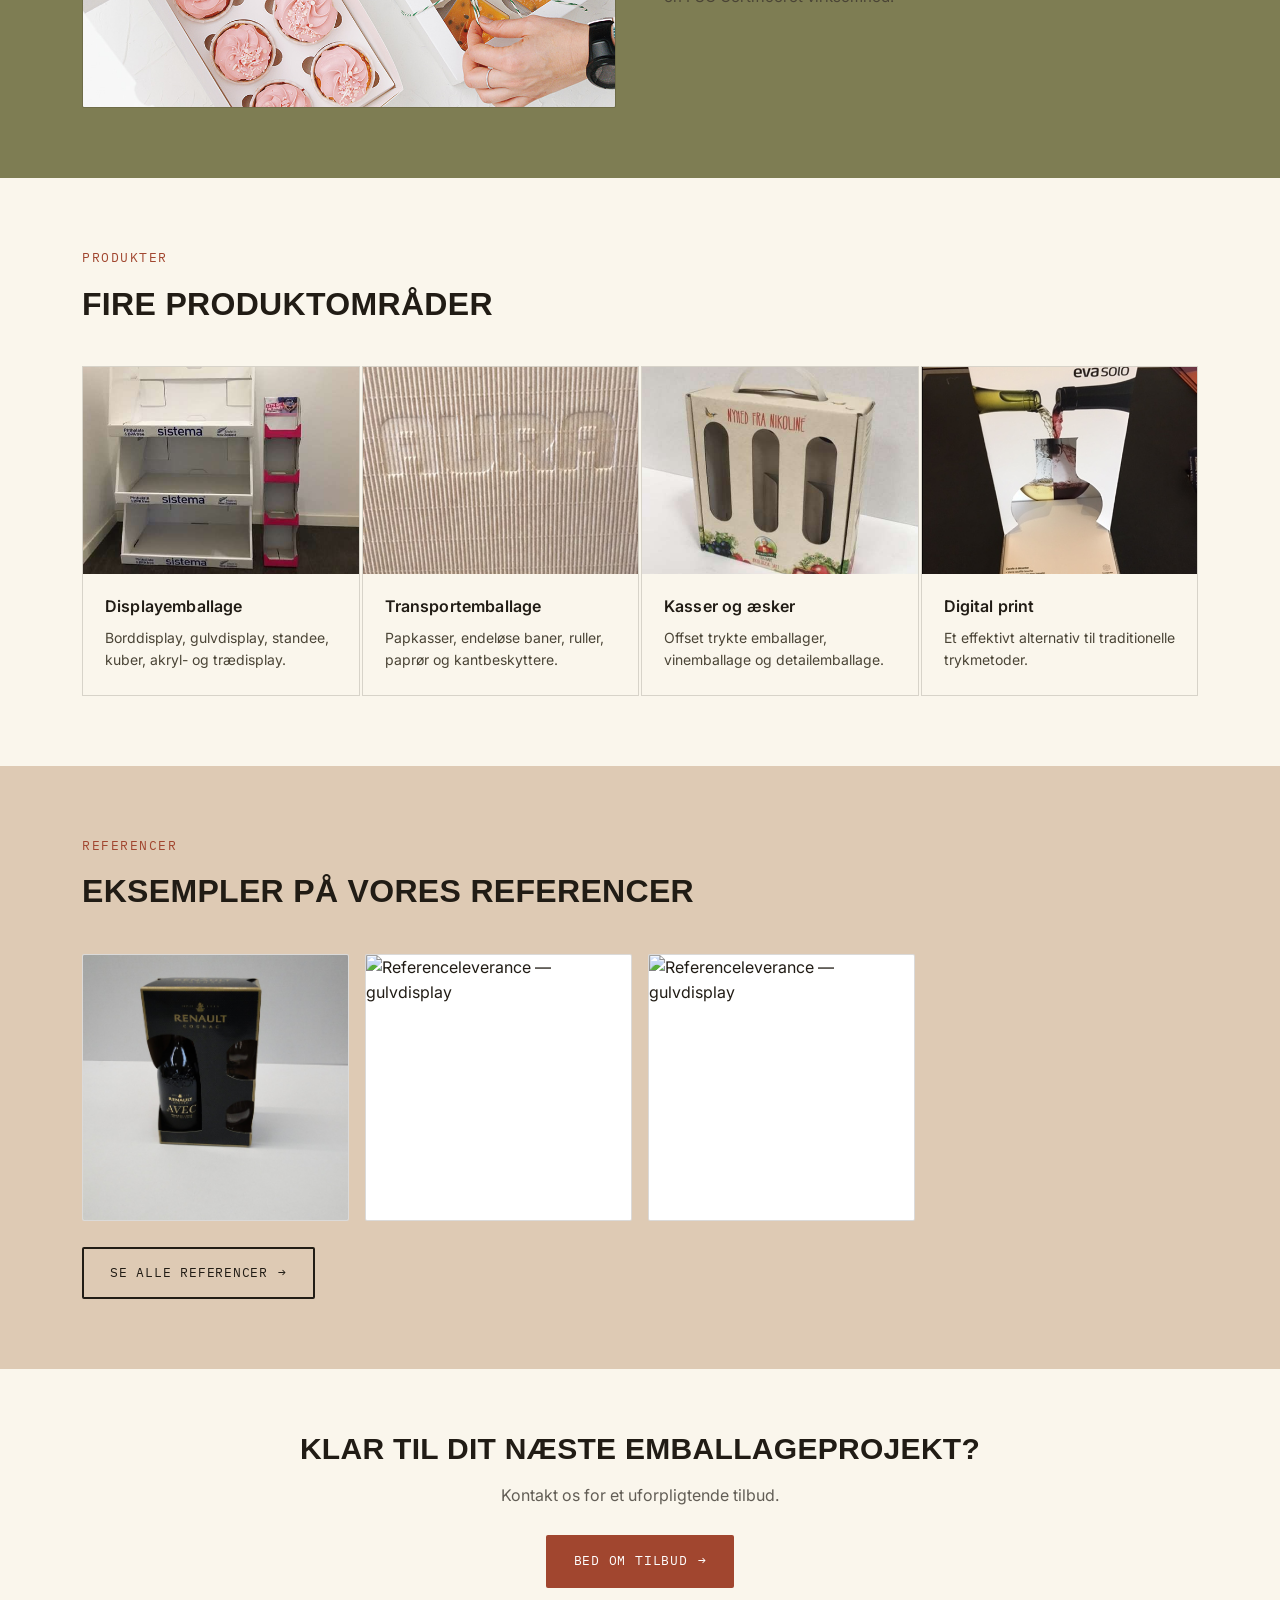
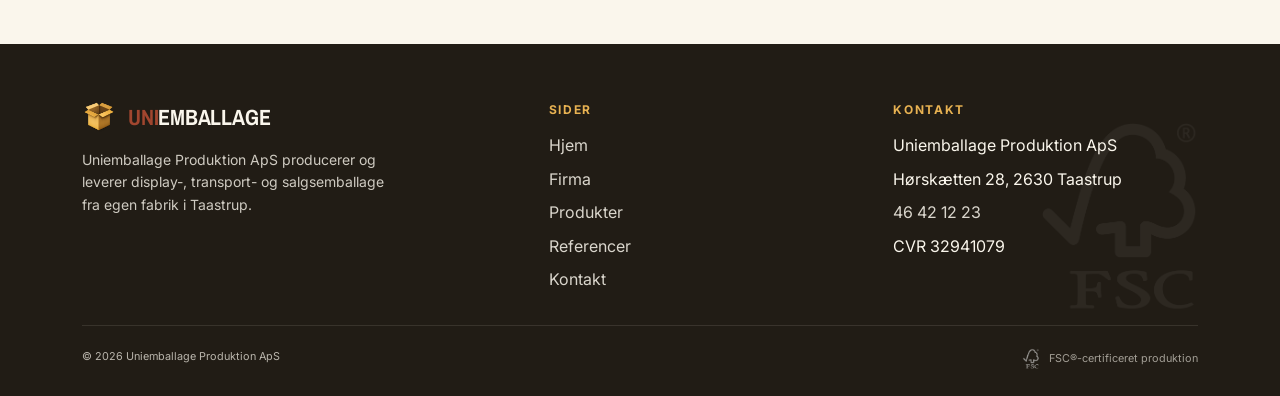
==== commit 6e321967: "Add Cloudflare Web Analytics to all pages Co-Authored-By: Claude Sonnet 5 <noreply@anthropic.com>" ====
--- a/index.html
+++ b/index.html
@@ -120,5 +120,6 @@
 <div id="site-footer"></div>
 <div id="lightbox-root"></div>
 <script src="js/main.js"></script>
+<script defer src='https://static.cloudflareinsights.com/beacon.min.js' data-cf-beacon='{"token":"3b2830d8c1b74ed68dee031783103adc"}'></script>
 </body>
 </html>
--- a/css/style.css
+++ b/css/style.css
@@ -90,7 +90,10 @@
 .nav-cta { background: var(--red); color: #fff !important; padding: 10px 22px; border-radius: 2px; font-family: 'IBM Plex Mono', monospace; font-size: 13px; letter-spacing: .06em; text-transform: uppercase; transition: background .15s ease; }
 .nav-cta:hover, .nav-cta.active { background: var(--red-dark); }
 .nav-hamburger { display: none; flex-direction: column; gap: 5px; background: none; border: none; cursor: pointer; padding: 8px; }
-.nav-hamburger span { width: 22px; height: 2px; background: var(--ink); display: block; }
+.nav-hamburger span { width: 22px; height: 2px; background: var(--ink); display: block; transition: transform .25s ease, opacity .2s ease; }
+.nav-hamburger.open span:nth-child(1) { transform: translateY(7px) rotate(45deg); }
+.nav-hamburger.open span:nth-child(2) { opacity: 0; }
+.nav-hamburger.open span:nth-child(3) { transform: translateY(-7px) rotate(-45deg); }
 
 .nav-dropdown { position: relative; }
 .nav-dropdown-toggle {
@@ -119,9 +122,16 @@
   .nav-links {
     position: absolute; top: 100%; left: 0; right: 0; background: var(--paper);
     flex-direction: column; align-items: stretch; gap: 2px; padding: 16px 20px 22px;
-    border-bottom: 1px solid var(--line); display: none; max-height: calc(100vh - 78px); overflow-y: auto;
+    border-bottom: 1px solid var(--line); max-height: calc(100vh - 78px); overflow-y: auto;
+    display: flex; opacity: 0; visibility: hidden; transform: translateY(-8px);
+    transition: opacity .25s ease, transform .25s ease, visibility .25s;
   }
-  .nav-links.open { display: flex; }
+  .nav-links.open { opacity: 1; visibility: visible; transform: none; }
+  .nav-links > li { opacity: 0; transform: translateY(10px); transition: opacity .3s ease, transform .3s ease; }
+  .nav-links.open > li:nth-child(1) { transition-delay: .08s; }
+  .nav-links.open > li:nth-child(2) { transition-delay: .14s; }
+  .nav-links.open > li:nth-child(3) { transition-delay: .2s; }
+  .nav-links.open > li { opacity: 1; transform: none; }
   .nav-hamburger { display: flex; }
   .nav-dropdown-toggle { width: 100%; justify-content: space-between; }
   .nav-dropdown-menu {
@@ -130,6 +140,9 @@
     max-height: 0; overflow: hidden; transition: max-height .25s ease;
   }
   .nav-dropdown.open .nav-dropdown-menu { max-height: 400px; padding: 4px 0 10px 12px; }
+}
+@media (max-width: 900px) and (prefers-reduced-motion: reduce) {
+  .nav-links, .nav-links > li, .nav-hamburger span { transition: none; }
 }
 
 /* ===== Reveal-animasjon ===== */
@@ -181,12 +194,16 @@
 .hero-carousel-arrow:hover { background: var(--red); color: #fff; }
 .hero-carousel-prev { left: 12px; }
 .hero-carousel-next { right: 12px; }
-.hero-carousel-dots { position: absolute; bottom: 14px; left: 50%; transform: translateX(-50%); z-index: 2; display: flex; gap: 8px; }
+.hero-carousel-dots {
+  position: absolute; bottom: 14px; left: 50%; transform: translateX(-50%); z-index: 2;
+  display: flex; gap: 10px; padding: 7px 10px; background: rgba(33, 28, 21, .35); border-radius: 999px;
+}
 .hero-carousel-dot {
-  width: 8px; height: 8px; padding: 0; border-radius: 50%; border: none;
+  position: relative; width: 8px; height: 8px; padding: 0; border-radius: 50%; border: none;
   background: rgba(255, 255, 255, .65); box-shadow: 0 1px 3px rgba(0, 0, 0, .3); cursor: pointer;
   transition: background .2s ease, transform .2s ease;
 }
+.hero-carousel-dot::after { content: ''; position: absolute; inset: -8px; }
 .hero-carousel-dot.is-active { background: var(--red); transform: scale(1.3); }
 @media (prefers-reduced-motion: reduce) { .hero-carousel-slide { transition: none; } }
 @media (max-width: 900px) { .hero-carousel { max-width: 480px; } }
@@ -289,12 +306,12 @@
 }
 
 /* ===== CTA band (before footer) ===== */
-.cta-band { background: var(--olive); padding: 56px 0; text-align: center; }
-.cta-band h2 { font-size: clamp(22px, 3vw, 30px); color: #fff; }
-.cta-band p { margin-top: 10px; color: rgba(255, 255, 255, .85); }
+.cta-band { background: var(--paper); padding: 56px 0; text-align: center; }
+.cta-band h2 { font-size: clamp(22px, 3vw, 30px); color: var(--ink); }
+.cta-band p { margin-top: 10px; color: rgba(33, 28, 21, .7); }
 .cta-band .btn-row { margin-top: 26px; display: flex; justify-content: center; }
-.cta-band .btn-secondary { border-color: rgba(255, 255, 255, .7); color: #fff; }
-.cta-band .btn-secondary:hover { background: rgba(255, 255, 255, .15); }
+.cta-band .btn-secondary { border-color: rgba(33, 28, 21, .3); color: var(--ink); }
+.cta-band .btn-secondary:hover { background: rgba(33, 28, 21, .06); }
 
 /* ===== Footer ===== */
 .footer { position: relative; overflow: hidden; background: var(--ink); color: var(--paper); padding: 56px 0 26px; }
